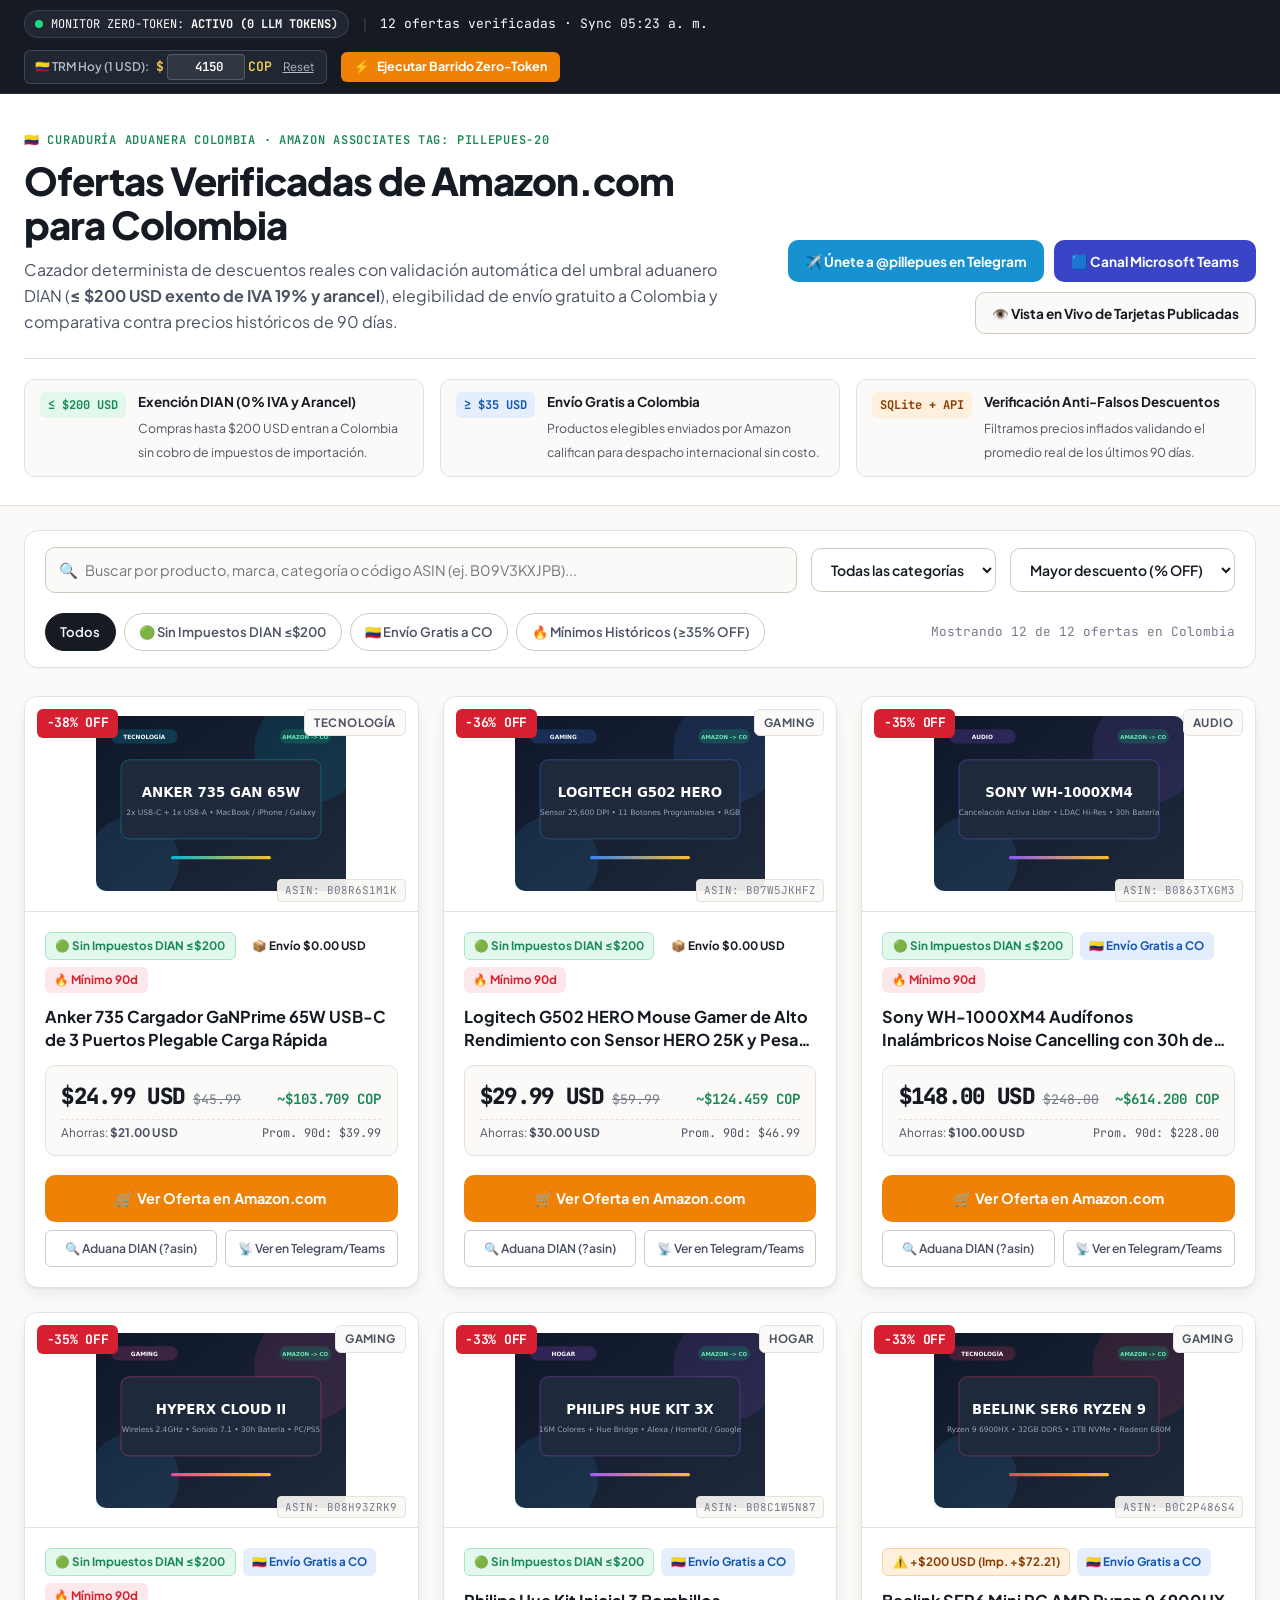
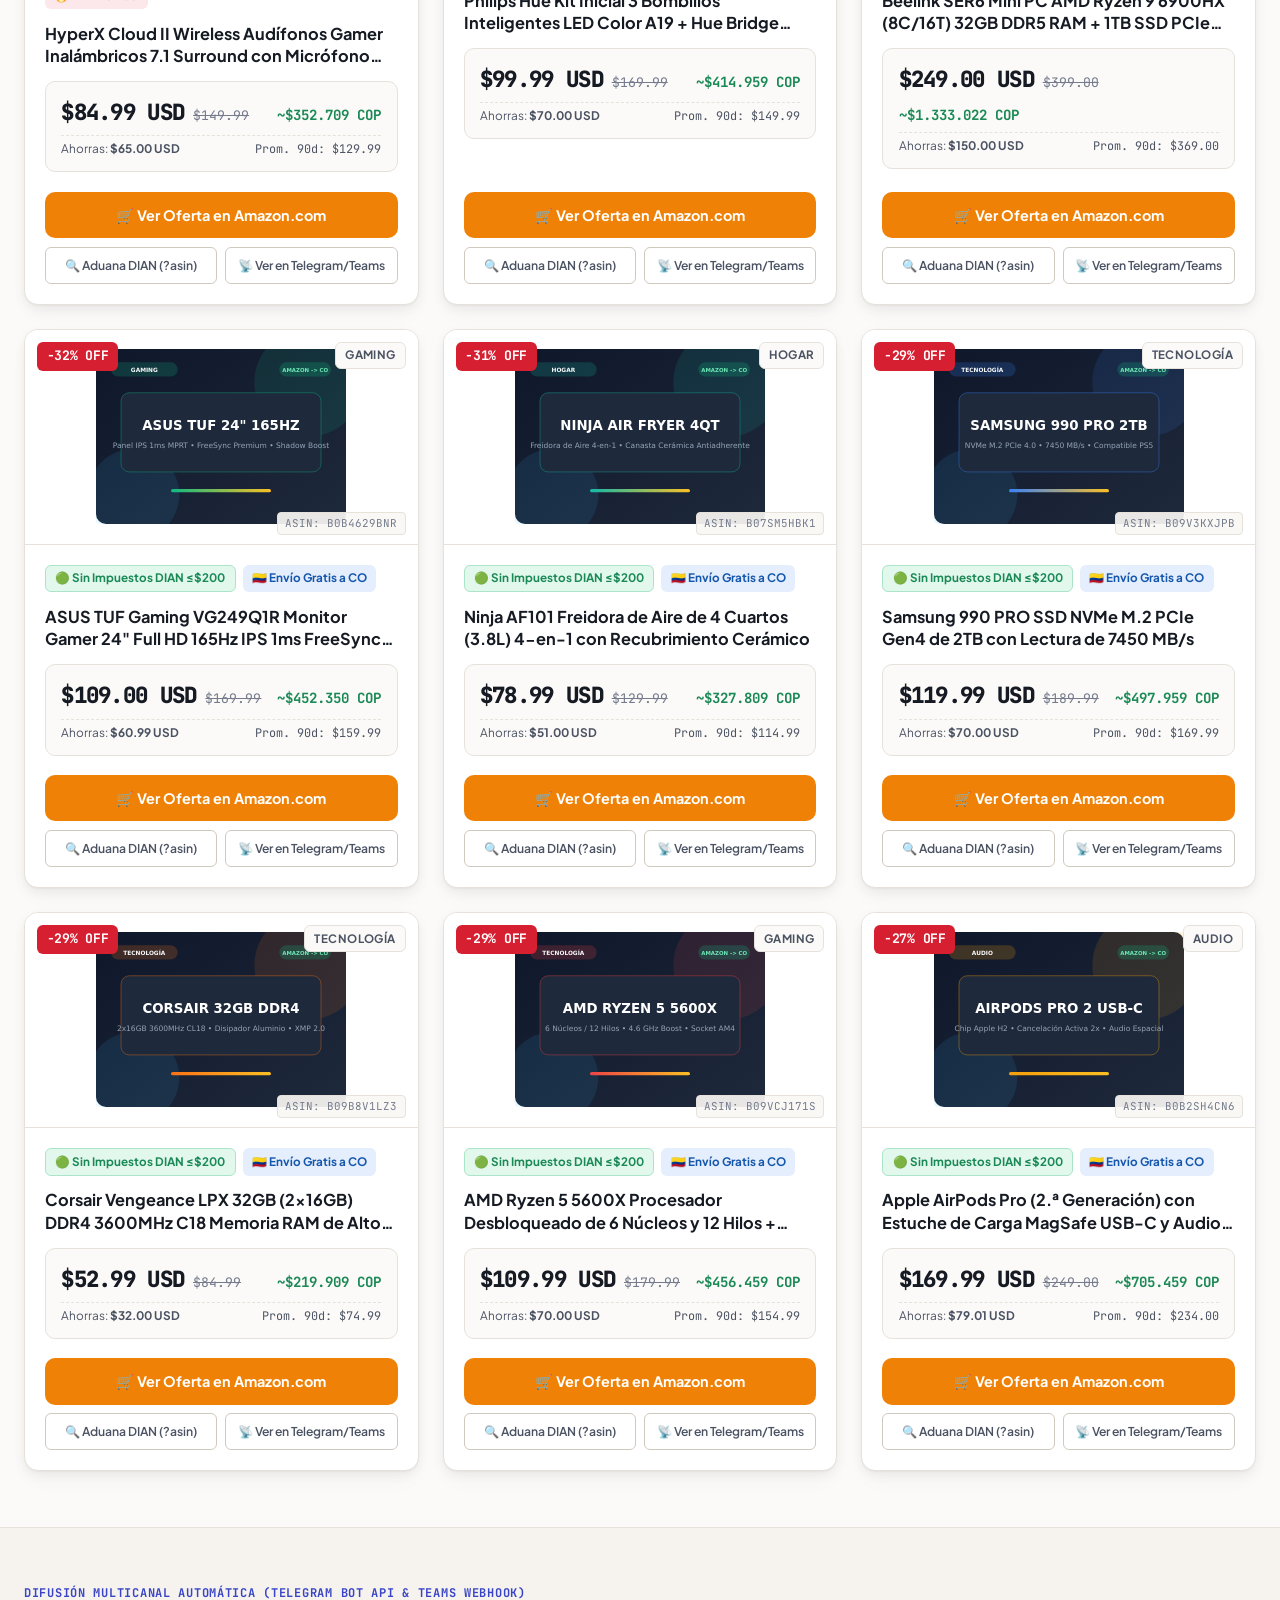
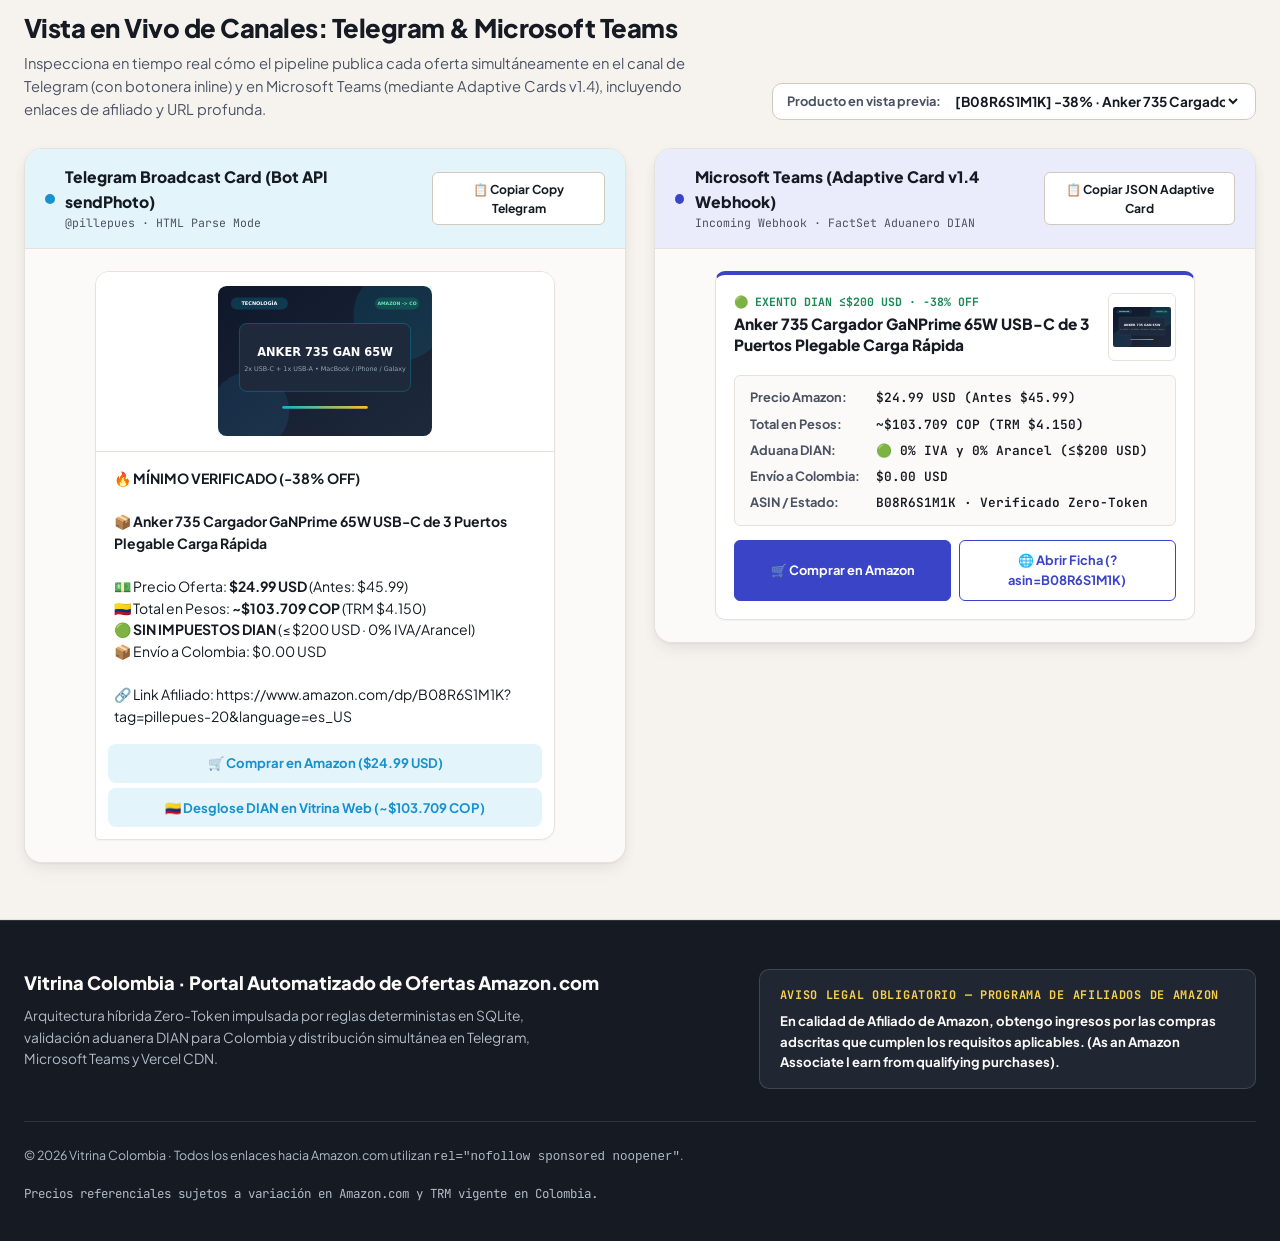
==== public/index.html @ 65833ab7 "Add files via upload" ====
<!DOCTYPE html>
<html lang="es-CO">
<head>
  <meta charset="UTF-8" />
  <meta name="viewport" content="width=device-width, initial-scale=1.0" />
  <title>Vitrina Colombia | Ofertas Verificadas de Amazon.com Sin Impuestos DIAN (≤$200 USD)</title>
  <meta name="description" content="Catálogo curado en tiempo real de ofertas en Amazon.com para Colombia. Filtrado automático de exención de IVA/Arancel DIAN (≤$200 USD), Envío Gratis desde $35 USD y alertas en Telegram y Microsoft Teams." />
  <meta name="robots" content="index, follow" />
  <meta property="og:title" content="Vitrina Colombia — Ofertas Amazon.com Sin Aduana (≤$200 USD)" />
  <meta property="og:description" content="Monitoreo determinista Zero-Token de mínimos históricos en Amazon.com con cálculo aduanero DIAN en pesos colombianos (COP) y envío gratis a Colombia." />
  <meta property="og:type" content="website" />
  <meta property="og:locale" content="es_CO" />

  <!-- Google Fonts: Plus Jakarta Sans (Editorial UI) & JetBrains Mono (Precios USD/COP & ASINs) -->
  <link rel="preconnect" href="https://fonts.googleapis.com" />
  <link rel="preconnect" href="https://fonts.gstatic.com" crossorigin />
  <link href="https://fonts.googleapis.com/css2?family=JetBrains+Mono:wght@500;600;700;800&family=Plus+Jakarta+Sans:wght@400;500;600;700;800&display=swap" rel="stylesheet" />

  <link rel="stylesheet" href="./index.css" />
</head>
<body>

  <!-- Barra Superior de Telemetría Zero-Token y Conversor TRM Colombia -->
  <aside class="top-telemetry-bar" aria-label="Estado del monitor Zero-Token y tasa TRM Colombia">
    <div class="container telemetry-inner">
      <div class="telemetry-group">
        <div class="zero-token-status" id="zero-token-badge">
          <span class="status-dot" aria-hidden="true"></span>
          <span>MONITOR ZERO-TOKEN: <strong id="monitor-mode-label">ACTIVO (0 LLM TOKENS)</strong></span>
        </div>
        <span class="telemetry-divider" aria-hidden="true">|</span>
        <span class="mono" id="last-sync-timestamp">Sincronizando catálogo...</span>
      </div>

      <div class="telemetry-group">
        <div class="trm-converter-widget" title="Ajusta la TRM para recalcular todos los precios en pesos colombianos al instante">
          <label for="trm-input">🇨🇴 TRM Hoy (1 USD):</label>
          <div class="trm-input-wrapper">
            <span>$</span>
            <input
              type="number"
              id="trm-input"
              class="trm-input"
              value="4150"
              min="3000"
              max="6500"
              step="10"
              aria-label="Tasa Representativa del Mercado en COP"
            />
            <span>COP</span>
          </div>
          <button type="button" id="btn-reset-trm" class="btn-trm-reset" title="Restaurar TRM oficial">Reset</button>
        </div>

        <button type="button" id="btn-run-scan" class="btn-scan-zero-token">
          <span aria-hidden="true">⚡</span>
          <span id="btn-scan-label">Ejecutar Barrido Zero-Token</span>
        </button>
      </div>
    </div>
  </aside>

  <!-- Cabecera Editorial Principal -->
  <header class="site-header">
    <div class="container">
      <div class="header-grid">
        <div>
          <div class="brand-eyebrow">
            <span>🇨🇴 CURADURÍA ADUANERA COLOMBIA · AMAZON ASSOCIATES TAG:</span>
            <span id="active-affiliate-tag">pillepues-20</span>
          </div>
          <h1 class="site-title">Ofertas Verificadas de Amazon.com para Colombia</h1>
          <p class="site-subtitle">
            Cazador determinista de descuentos reales con validación automática del umbral aduanero DIAN
            (<strong>≤ $200 USD exento de IVA 19% y arancel</strong>), elegibilidad de envío gratuito a Colombia y
            comparativa contra precios históricos de 90 días.
          </p>
        </div>

        <div class="header-channel-actions">
          <div class="channel-cta-group">
            <a
              href="https://t.me/pillepues"
              target="_blank"
              rel="noopener"
              id="btn-jump-telegram"
              class="btn-channel btn-channel-telegram"
              title="Unirse al canal @pillepues en Telegram"
            >
              <span>✈️ Únete a @pillepues en Telegram</span>
            </a>
            <a
              href="#channels-preview"
              id="btn-jump-teams"
              class="btn-channel btn-channel-teams"
              title="Ver Adaptive Cards de Microsoft Teams"
            >
              <span>🟦 Canal Microsoft Teams</span>
            </a>
          </div>
          <a href="#channels-preview" class="btn-channel btn-channel-preview-jump" id="btn-open-live-channels">
            <span>👁️ Vista en Vivo de Tarjetas Publicadas</span>
          </a>
        </div>
      </div>

      <!-- Resumen de Reglas Aduaneras para Compradores en Colombia -->
      <div class="customs-rules-strip" role="region" aria-label="Reglas de importación desde Amazon a Colombia">
        <div class="rule-item">
          <span class="rule-badge rule-badge-dian">≤ $200 USD</span>
          <div class="rule-text">
            <strong>Exención DIAN (0% IVA y Arancel)</strong>
            <span>Compras hasta $200 USD entran a Colombia sin cobro de impuestos de importación.</span>
          </div>
        </div>
        <div class="rule-item">
          <span class="rule-badge rule-badge-ship">≥ $35 USD</span>
          <div class="rule-text">
            <strong>Envío Gratis a Colombia</strong>
            <span>Productos elegibles enviados por Amazon califican para despacho internacional sin costo.</span>
          </div>
        </div>
        <div class="rule-item">
          <span class="rule-badge rule-badge-zero">SQLite + API</span>
          <div class="rule-text">
            <strong>Verificación Anti-Falsos Descuentos</strong>
            <span>Filtramos precios inflados validando el promedio real de los últimos 90 días.</span>
          </div>
        </div>
      </div>
    </div>
  </header>

  <!-- Contenido Principal -->
  <main id="main-content">

    <!-- Controles de Búsqueda, Categorías y Píldoras de Filtro Rápido -->
    <section class="controls-section" aria-label="Filtros del catálogo de ofertas">
      <div class="container">
        <div class="controls-bar">
          <div class="search-and-category-row">
            <div class="search-input-wrap">
              <span class="search-icon" aria-hidden="true">🔍</span>
              <input
                type="search"
                id="search-input"
                class="search-input"
                placeholder="Buscar por producto, marca, categoría o código ASIN (ej. B09V3KXJPB)..."
                aria-label="Buscar ofertas por nombre o ASIN"
              />
              <button type="button" id="btn-clear-search" class="btn-clear-search" title="Limpiar búsqueda" hidden>✕</button>
            </div>

            <select id="category-filter" class="category-select" aria-label="Filtrar por categoría">
              <option value="ALL">Todas las categorías</option>
              <option value="Tecnología">💻 Tecnología</option>
              <option value="Gaming">🎮 Gaming</option>
              <option value="Audio">🎧 Audio</option>
              <option value="Hogar">🏠 Hogar</option>
            </select>

            <select id="sort-filter" class="sort-select" aria-label="Ordenar ofertas">
              <option value="discount_desc">Mayor descuento (% OFF)</option>
              <option value="price_asc">Menor precio (USD / COP)</option>
              <option value="savings_desc">Mayor ahorro en USD</option>
            </select>
          </div>

          <div class="filter-pills-row">
            <div class="filter-pills-group" role="group" aria-label="Filtros rápidos para Colombia">
              <button type="button" class="filter-pill active" data-filter="all" id="pill-filter-all">
                <span>Todos</span>
              </button>
              <button type="button" class="filter-pill" data-filter="dian" id="pill-filter-dian">
                <span>🟢 Sin Impuestos DIAN ≤$200</span>
              </button>
              <button type="button" class="filter-pill" data-filter="shipping" id="pill-filter-shipping">
                <span>🇨🇴 Envío Gratis a CO</span>
              </button>
              <button type="button" class="filter-pill" data-filter="historic" id="pill-filter-historic">
                <span>🔥 Mínimos Históricos (≥35% OFF)</span>
              </button>
            </div>

            <div class="results-counter" id="results-counter" aria-live="polite">
              Cargando ofertas verificadas...
            </div>
          </div>
        </div>
      </div>
    </section>

    <!-- Grid Responsivo de Tarjetas de Oferta -->
    <section class="catalog-section" aria-label="Catálogo de ofertas activas">
      <div class="container">
        <div id="deals-grid" class="deals-grid" role="list">
          <!-- Renderizado dinámicamente por app.js -->
        </div>
      </div>
    </section>

    <!-- Sección Interactiva: Vista en Vivo de Canales (Telegram & Microsoft Teams) -->
    <section id="channels-preview" class="channels-preview-section" aria-labelledby="channels-preview-title">
      <div class="container">
        <div class="section-header-bar">
          <div>
            <div class="section-eyebrow">DIFUSIÓN MULTICANAL AUTOMÁTICA (TELEGRAM BOT API &amp; TEAMS WEBHOOK)</div>
            <h2 id="channels-preview-title" class="section-title">Vista en Vivo de Canales: Telegram &amp; Microsoft Teams</h2>
            <p class="section-desc">
              Inspecciona en tiempo real cómo el pipeline publica cada oferta simultáneamente en el canal de Telegram
              (con botonera inline) y en Microsoft Teams (mediante Adaptive Cards v1.4), incluyendo enlaces de afiliado y URL profunda.
            </p>
          </div>

          <div class="preview-selector-wrap">
            <label for="preview-deal-select">Producto en vista previa:</label>
            <select id="preview-deal-select" class="preview-deal-select" aria-label="Seleccionar oferta para previsualizar en Telegram y Teams">
              <!-- Opciones cargadas dinámicamente -->
            </select>
          </div>
        </div>

        <div class="channels-dual-grid">
          <!-- Panel Simulador Telegram -->
          <article class="channel-Simulator-panel" aria-label="Previsualización de tarjeta en Telegram">
            <div class="channel-panel-header channel-panel-header-telegram">
              <div class="channel-identity">
                <span class="channel-badge-dot dot-telegram" aria-hidden="true"></span>
                <div>
                  <h3>Telegram Broadcast Card (Bot API sendPhoto)</h3>
                  <span id="tg-channel-handle">@pillepues · HTML Parse Mode</span>
                </div>
              </div>
              <button type="button" id="btn-copy-telegram" class="btn-copy-payload">
                📋 Copiar Copy Telegram
              </button>
            </div>

            <div class="channel-panel-body">
              <div class="tg-message-card" id="tg-preview-card">
                <div class="tg-photo-header">
                  <img id="tg-preview-img" src="" alt="Vista previa del producto en Telegram" />
                </div>
                <div class="tg-caption-body" id="tg-preview-caption">
                  Selecciona un producto para visualizar el mensaje de Telegram...
                </div>
                <div class="tg-inline-keyboard" id="tg-preview-buttons">
                  <!-- Botones inline de Telegram -->
                </div>
              </div>
            </div>
          </article>

          <!-- Panel Simulador Microsoft Teams Adaptive Card -->
          <article class="channel-Simulator-panel" aria-label="Previsualización de Adaptive Card en Microsoft Teams">
            <div class="channel-panel-header channel-panel-header-teams">
              <div class="channel-identity">
                <span class="channel-badge-dot dot-teams" aria-hidden="true"></span>
                <div>
                  <h3>Microsoft Teams (Adaptive Card v1.4 Webhook)</h3>
                  <span>Incoming Webhook · FactSet Aduanero DIAN</span>
                </div>
              </div>
              <button type="button" id="btn-copy-teams" class="btn-copy-payload">
                📋 Copiar JSON Adaptive Card
              </button>
            </div>

            <div class="channel-panel-body">
              <div class="teams-adaptive-card" id="teams-preview-card">
                <div class="teams-card-header">
                  <div class="teams-card-header-info">
                    <div class="teams-card-eyebrow" id="teams-preview-badge">🔥 OFERTA VERIFICADA COLOMBIA</div>
                    <h4 id="teams-preview-title">Cargando Adaptive Card...</h4>
                  </div>
                  <img id="teams-preview-img" class="teams-card-thumb" src="" alt="Miniatura en Microsoft Teams" />
                </div>

                <div class="teams-fact-set" id="teams-preview-facts">
                  <!-- FactSet renderizado dinámicamente -->
                </div>

                <div class="teams-actions-bar" id="teams-preview-actions">
                  <!-- Action.OpenUrl buttons -->
                </div>
              </div>
            </div>
          </article>
        </div>
      </div>
    </section>
  </main>

  <!-- Modal de Análisis Profundo y Desglose Aduanero (?asin=B0...) -->
  <div
    id="deal-modal"
    class="modal-backdrop"
    role="dialog"
    aria-modal="true"
    aria-labelledby="modal-deal-title"
    aria-hidden="true"
  >
    <div class="deal-modal-dialog">
      <div class="modal-header">
        <div class="modal-header-meta">
          <span id="modal-deal-asin">ASIN: B000000000</span>
          <span>•</span>
          <span id="modal-deal-category">Categoría</span>
          <span>•</span>
          <span id="modal-deal-status">Verificado Zero-Token</span>
        </div>
        <button type="button" id="btn-close-modal" class="btn-modal-close" aria-label="Cerrar análisis del producto">✕</button>
      </div>

      <div class="modal-body">
        <div class="modal-product-visual">
          <img id="modal-deal-image" src="" alt="Imagen detallada del producto" />
          <div class="colombia-badges-row" id="modal-deal-badges"></div>
        </div>

        <div class="modal-details-col">
          <h2 id="modal-deal-title" class="modal-title">Detalle de la oferta</h2>

          <table class="customs-breakdown-table" aria-label="Desglose de costos e impuestos de importación a Colombia">
            <tbody>
              <tr>
                <th>Precio de Oferta en Amazon.com (FOB)</th>
                <td id="modal-price-fob">$0.00 USD</td>
              </tr>
              <tr>
                <th>Precio Histórico / Lista (90 días)</th>
                <td id="modal-price-list">$0.00 USD</td>
              </tr>
              <tr>
                <th>Envío Internacional Estimado a Colombia</th>
                <td id="modal-shipping-co">GRATIS ($0.00 USD)</td>
              </tr>
              <tr>
                <th>Arancel + IVA Importación DIAN (Umbral $200 USD)</th>
                <td id="modal-tax-dian">$0.00 USD (0% Exento)</td>
              </tr>
              <tr class="row-total">
                <th>Total Estimado Puesto en Colombia (TRM <span id="modal-trm-label">4,150</span>)</th>
                <td id="modal-total-cop">$0 COP</td>
              </tr>
            </tbody>
          </table>

          <div class="modal-cta-row">
            <a
              id="modal-amazon-cta"
              href="https://www.amazon.com"
              target="_blank"
              rel="nofollow sponsored noopener"
              class="btn-amazon-cta"
            >
              🛒 Comprar en Amazon.com con Descuento
            </a>
            <button type="button" id="btn-modal-copy-link" class="btn-card-secondary">
              🔗 Copiar Link Afiliado
            </button>
            <button type="button" id="btn-modal-share-url" class="btn-card-secondary">
              📤 Copiar URL Profunda (?asin)
            </button>
          </div>
        </div>
      </div>
    </div>
  </div>

  <!-- Notificación Toast -->
  <div id="toast-notification" class="toast-notification" role="status" aria-live="polite"></div>

  <!-- Footer Legal Obligatorio para Aprobación de Amazon Associates -->
  <footer class="site-footer">
    <div class="container">
      <div class="footer-grid">
        <div class="footer-brand">
          <h2>Vitrina Colombia · Portal Automatizado de Ofertas Amazon.com</h2>
          <p>
            Arquitectura híbrida Zero-Token impulsada por reglas deterministas en SQLite, validación aduanera DIAN
            para Colombia y distribución simultánea en Telegram, Microsoft Teams y Vercel CDN.
          </p>
        </div>

        <div class="legal-disclosure-box" id="amazon-associates-disclosure">
          <h3>Aviso Legal Obligatorio — Programa de Afiliados de Amazon</h3>
          <p>
            <strong>En calidad de Afiliado de Amazon, obtengo ingresos por las compras adscritas que cumplen los requisitos aplicables. (As an Amazon Associate I earn from qualifying purchases).</strong>
          </p>
        </div>
      </div>

      <div class="footer-bottom">
        <span>© 2026 Vitrina Colombia · Todos los enlaces hacia Amazon.com utilizan <code>rel="nofollow sponsored noopener"</code>.</span>
        <span class="mono">Precios referenciales sujetos a variación en Amazon.com y TRM vigente en Colombia.</span>
      </div>
    </div>
  </footer>

  <script src="./app.js" defer></script>
</body>
</html>
---- public/index.css ----
/* ==========================================================================
   Vitrina Colombia — Amazon.com Curated Deals & Zero-Token Affiliate Portal
   Design System: Warm Editorial E-Commerce (Pure Vanilla CSS)
   ========================================================================== */

:root {
  /* Core Palette — Warm Editorial & High-Trust E-Commerce */
  --bg-ivory: hsl(40, 33%, 98%);
  --bg-ivory-subtle: hsl(38, 28%, 95%);
  --bg-surface: hsl(0, 0%, 100%);
  --bg-obsidian: hsl(220, 25%, 11%);
  --bg-obsidian-elevated: hsl(220, 22%, 16%);

  /* Typography Colors */
  --text-primary: hsl(220, 25%, 11%);
  --text-secondary: hsl(220, 14%, 34%);
  --text-muted: hsl(220, 10%, 50%);
  --text-on-dark: hsl(40, 33%, 98%);
  --text-on-dark-muted: hsl(220, 14%, 74%);

  /* Brand & Semantic Accents */
  --accent-amber: hsl(32, 95%, 48%);
  --accent-amber-hover: hsl(28, 96%, 42%);
  --accent-amber-soft: hsl(35, 95%, 93%);
  --accent-amber-text: hsl(26, 90%, 28%);

  /* DIAN Colombia Tax-Free Emerald (<= $200 USD) */
  --dian-emerald: hsl(152, 68%, 32%);
  --dian-emerald-soft: hsl(150, 60%, 93%);
  --dian-emerald-border: hsl(152, 52%, 78%);

  /* Colombia Flag / Shipping Accent */
  --co-gold: hsl(45, 95%, 47%);
  --co-blue: hsl(214, 78%, 38%);
  --co-blue-soft: hsl(214, 78%, 94%);
  --co-red: hsl(354, 75%, 48%);
  --co-red-soft: hsl(354, 80%, 95%);

  /* Channel Accents */
  --telegram-blue: hsl(200, 80%, 45%);
  --telegram-blue-hover: hsl(200, 84%, 38%);
  --telegram-blue-soft: hsl(200, 75%, 94%);
  --teams-indigo: hsl(235, 55%, 50%);
  --teams-indigo-hover: hsl(235, 58%, 42%);
  --teams-indigo-soft: hsl(235, 65%, 95%);

  /* Borders & Dividers */
  --border-subtle: hsl(36, 18%, 88%);
  --border-strong: hsl(36, 16%, 78%);

  /* Multi-layer Subtle Shadows */
  --shadow-xs: 0 1px 2px rgba(18, 23, 35, 0.04);
  --shadow-card:
    0 1px 2px rgba(18, 23, 35, 0.04),
    0 4px 12px rgba(18, 23, 35, 0.05),
    0 12px 24px -6px rgba(18, 23, 35, 0.04);
  --shadow-card-hover:
    0 2px 4px rgba(18, 23, 35, 0.06),
    0 10px 24px rgba(18, 23, 35, 0.09),
    0 20px 38px -8px rgba(18, 23, 35, 0.08);
  --shadow-modal:
    0 12px 32px rgba(14, 18, 28, 0.18),
    0 32px 64px rgba(14, 18, 28, 0.24);

  /* Typography Families */
  --font-sans: 'Plus Jakarta Sans', -apple-system, BlinkMacSystemFont, 'Segoe UI', Roboto, sans-serif;
  --font-mono: 'JetBrains Mono', ui-monospace, SFMono-Regular, Menlo, Monaco, Consolas, monospace;

  /* Radii & Spacing */
  --radius-sm: 6px;
  --radius-md: 10px;
  --radius-lg: 14px;
  --radius-xl: 18px;
  --radius-pill: 9999px;
  --container-max: 1280px;
  --transition-fast: 160ms cubic-bezier(0.22, 1, 0.36, 1);
  --transition-smooth: 260ms cubic-bezier(0.22, 1, 0.36, 1);
}

/* ==========================================================================
   Reset & Base
   ========================================================================== */

*,
*::before,
*::after {
  box-sizing: border-box;
  margin: 0;
  padding: 0;
}

html {
  font-size: 16px;
  scroll-behavior: smooth;
  -webkit-font-smoothing: antialiased;
  -moz-osx-font-smoothing: grayscale;
}

body {
  font-family: var(--font-sans);
  background-color: var(--bg-ivory);
  color: var(--text-primary);
  line-height: 1.55;
  min-height: 100vh;
  display: flex;
  flex-direction: column;
}

img {
  max-width: 100%;
  height: auto;
  display: block;
}

button,
input,
select {
  font: inherit;
  color: inherit;
}

a {
  color: inherit;
  text-decoration: none;
}

.container {
  width: 100%;
  max-width: var(--container-max);
  margin: 0 auto;
  padding: 0 1.5rem;
}

.mono {
  font-family: var(--font-mono);
  font-variant-numeric: tabular-nums;
}

/* ==========================================================================
   Top Telemetry & TRM Bar (Obsidian Header Strip)
   ========================================================================== */

.top-telemetry-bar {
  background-color: var(--bg-obsidian);
  color: var(--text-on-dark);
  border-bottom: 1px solid rgba(255, 255, 255, 0.08);
  font-size: 0.8125rem;
  padding: 0.6rem 0;
  position: sticky;
  top: 0;
  z-index: 90;
}

.telemetry-inner {
  display: flex;
  align-items: center;
  justify-content: space-between;
  flex-wrap: wrap;
  gap: 0.75rem 1.25rem;
}

.telemetry-group {
  display: flex;
  align-items: center;
  flex-wrap: wrap;
  gap: 0.85rem;
}

.zero-token-status {
  display: inline-flex;
  align-items: center;
  gap: 0.45rem;
  background-color: var(--bg-obsidian-elevated);
  border: 1px solid rgba(255, 255, 255, 0.12);
  padding: 0.25rem 0.65rem;
  border-radius: var(--radius-pill);
  font-family: var(--font-mono);
  font-size: 0.75rem;
  color: var(--text-on-dark);
}

.status-dot {
  width: 8px;
  height: 8px;
  border-radius: 50%;
  background-color: hsl(152, 76%, 48%);
  display: inline-block;
}

.telemetry-divider {
  color: rgba(255, 255, 255, 0.2);
}

.trm-converter-widget {
  display: inline-flex;
  align-items: center;
  gap: 0.45rem;
  background-color: var(--bg-obsidian-elevated);
  border: 1px solid rgba(255, 255, 255, 0.14);
  padding: 0.2rem 0.6rem;
  border-radius: var(--radius-sm);
}

.trm-converter-widget label {
  font-weight: 600;
  color: var(--text-on-dark-muted);
  font-size: 0.75rem;
}

.trm-input-wrapper {
  display: inline-flex;
  align-items: center;
  gap: 0.2rem;
  font-family: var(--font-mono);
  font-weight: 600;
  color: hsl(45, 95%, 64%);
}

.trm-input {
  width: 78px;
  background: rgba(255, 255, 255, 0.08);
  border: 1px solid rgba(255, 255, 255, 0.18);
  border-radius: 4px;
  color: #ffffff;
  font-family: var(--font-mono);
  font-size: 0.78rem;
  font-weight: 600;
  padding: 0.12rem 0.35rem;
  text-align: right;
  transition: border-color var(--transition-fast), background-color var(--transition-fast);
}

.trm-input:focus {
  outline: none;
  border-color: var(--accent-amber);
  background: rgba(255, 255, 255, 0.14);
}

.btn-trm-reset {
  background: transparent;
  border: none;
  color: var(--text-on-dark-muted);
  cursor: pointer;
  font-size: 0.72rem;
  text-decoration: underline;
  padding: 0 0.2rem;
}

.btn-trm-reset:hover {
  color: #ffffff;
}

.btn-scan-zero-token {
  display: inline-flex;
  align-items: center;
  gap: 0.45rem;
  background-color: var(--accent-amber);
  color: #ffffff;
  border: none;
  border-radius: var(--radius-sm);
  padding: 0.36rem 0.8rem;
  font-size: 0.78rem;
  font-weight: 700;
  cursor: pointer;
  transition: background-color var(--transition-fast), transform var(--transition-fast);
}

.btn-scan-zero-token:hover {
  background-color: var(--accent-amber-hover);
  transform: translateY(-1px);
}

.btn-scan-zero-token:active {
  transform: translateY(0);
}

.btn-scan-zero-token:disabled {
  opacity: 0.65;
  cursor: wait;
}

/* ==========================================================================
   Editorial Header & Navigation
   ========================================================================== */

.site-header {
  background-color: var(--bg-surface);
  border-bottom: 1px solid var(--border-subtle);
  padding: 2rem 0 1.75rem;
}

.header-grid {
  display: grid;
  grid-template-columns: 1fr auto;
  gap: 2rem;
  align-items: end;
}

.brand-eyebrow {
  display: inline-flex;
  align-items: center;
  gap: 0.5rem;
  font-family: var(--font-mono);
  font-size: 0.75rem;
  font-weight: 600;
  text-transform: uppercase;
  letter-spacing: 0.06em;
  color: var(--dian-emerald);
  margin-bottom: 0.55rem;
}

.site-title {
  font-size: clamp(1.75rem, 3vw, 2.5rem);
  font-weight: 800;
  letter-spacing: -0.025em;
  line-height: 1.15;
  color: var(--text-primary);
  margin-bottom: 0.65rem;
}

.site-subtitle {
  font-size: 1rem;
  color: var(--text-secondary);
  max-width: 68ch;
  line-height: 1.6;
}

.header-channel-actions {
  display: flex;
  flex-direction: column;
  gap: 0.6rem;
  align-items: flex-end;
}

.channel-cta-group {
  display: flex;
  flex-wrap: wrap;
  gap: 0.6rem;
}

.btn-channel {
  display: inline-flex;
  align-items: center;
  gap: 0.5rem;
  padding: 0.6rem 1rem;
  border-radius: var(--radius-md);
  font-size: 0.85rem;
  font-weight: 700;
  transition: background-color var(--transition-fast), transform var(--transition-fast), box-shadow var(--transition-fast);
  cursor: pointer;
  border: 1px solid transparent;
}

.btn-channel-telegram {
  background-color: var(--telegram-blue);
  color: #ffffff;
}

.btn-channel-telegram:hover {
  background-color: var(--telegram-blue-hover);
  transform: translateY(-1px);
  box-shadow: var(--shadow-xs);
}

.btn-channel-teams {
  background-color: var(--teams-indigo);
  color: #ffffff;
}

.btn-channel-teams:hover {
  background-color: var(--teams-indigo-hover);
  transform: translateY(-1px);
  box-shadow: var(--shadow-xs);
}

.btn-channel-preview-jump {
  background-color: var(--bg-ivory);
  color: var(--text-primary);
  border-color: var(--border-strong);
}

.btn-channel-preview-jump:hover {
  background-color: var(--bg-ivory-subtle);
}

/* Customs Summary Banner */
.customs-rules-strip {
  margin-top: 1.5rem;
  padding-top: 1.25rem;
  border-top: 1px solid var(--border-subtle);
  display: grid;
  grid-template-columns: repeat(auto-fit, minmax(230px, 1fr));
  gap: 1rem;
}

.rule-item {
  display: flex;
  align-items: flex-start;
  gap: 0.75rem;
  padding: 0.75rem 0.95rem;
  border-radius: var(--radius-md);
  background-color: var(--bg-ivory);
  border: 1px solid var(--border-subtle);
}

.rule-badge {
  font-family: var(--font-mono);
  font-size: 0.75rem;
  font-weight: 700;
  padding: 0.22rem 0.5rem;
  border-radius: var(--radius-sm);
  white-space: nowrap;
}

.rule-badge-dian {
  background-color: var(--dian-emerald-soft);
  color: var(--dian-emerald);
}

.rule-badge-ship {
  background-color: var(--co-blue-soft);
  color: var(--co-blue);
}

.rule-badge-zero {
  background-color: var(--accent-amber-soft);
  color: var(--accent-amber-text);
}

.rule-text strong {
  display: block;
  font-size: 0.84rem;
  color: var(--text-primary);
  margin-bottom: 0.1rem;
}

.rule-text span {
  font-size: 0.77rem;
  color: var(--text-secondary);
}

/* ==========================================================================
   Filter & Search Controls Bar
   ========================================================================== */

.controls-section {
  padding: 1.5rem 0 1rem;
}

.controls-bar {
  background-color: var(--bg-surface);
  border: 1px solid var(--border-subtle);
  border-radius: var(--radius-lg);
  padding: 1rem 1.25rem;
  box-shadow: var(--shadow-xs);
  display: flex;
  flex-direction: column;
  gap: 1rem;
}

.search-and-category-row {
  display: grid;
  grid-template-columns: 1fr auto auto;
  gap: 0.85rem;
  align-items: center;
}

.search-input-wrap {
  position: relative;
  display: flex;
  align-items: center;
}

.search-icon {
  position: absolute;
  left: 0.9rem;
  color: var(--text-muted);
  font-size: 0.95rem;
  pointer-events: none;
}

.search-input {
  width: 100%;
  padding: 0.68rem 2.4rem 0.68rem 2.45rem;
  border: 1px solid var(--border-strong);
  border-radius: var(--radius-md);
  background-color: var(--bg-ivory);
  font-size: 0.9rem;
  color: var(--text-primary);
  transition: border-color var(--transition-fast), background-color var(--transition-fast);
}

.search-input:focus {
  outline: none;
  border-color: var(--accent-amber);
  background-color: var(--bg-surface);
}

.btn-clear-search {
  position: absolute;
  right: 0.65rem;
  background: none;
  border: none;
  color: var(--text-muted);
  cursor: pointer;
  font-size: 0.85rem;
  padding: 0.2rem 0.4rem;
  border-radius: 4px;
}

.btn-clear-search:hover {
  color: var(--text-primary);
  background-color: var(--bg-ivory-subtle);
}

.category-select,
.sort-select {
  padding: 0.68rem 0.95rem;
  border: 1px solid var(--border-strong);
  border-radius: var(--radius-md);
  background-color: var(--bg-surface);
  font-size: 0.875rem;
  font-weight: 600;
  color: var(--text-primary);
  cursor: pointer;
}

.category-select:focus,
.sort-select:focus {
  outline: none;
  border-color: var(--accent-amber);
}

.filter-pills-row {
  display: flex;
  align-items: center;
  justify-content: space-between;
  flex-wrap: wrap;
  gap: 0.75rem;
  padding-top: 0.25rem;
}

.filter-pills-group {
  display: flex;
  align-items: center;
  flex-wrap: wrap;
  gap: 0.5rem;
}

.filter-pill {
  display: inline-flex;
  align-items: center;
  gap: 0.4rem;
  padding: 0.48rem 0.9rem;
  border-radius: var(--radius-pill);
  border: 1px solid var(--border-strong);
  background-color: var(--bg-surface);
  color: var(--text-secondary);
  font-size: 0.82rem;
  font-weight: 600;
  cursor: pointer;
  transition: all var(--transition-fast);
}

.filter-pill:hover {
  background-color: var(--bg-ivory);
  color: var(--text-primary);
}

.filter-pill.active {
  background-color: var(--bg-obsidian);
  color: var(--text-on-dark);
  border-color: var(--bg-obsidian);
}

.filter-pill[data-filter="dian"].active {
  background-color: var(--dian-emerald);
  border-color: var(--dian-emerald);
  color: #ffffff;
}

.filter-pill[data-filter="Hot"].active,
.filter-pill[data-filter="historic"].active {
  background-color: var(--accent-amber);
  border-color: var(--accent-amber);
  color: #ffffff;
}

.results-counter {
  font-family: var(--font-mono);
  font-size: 0.8rem;
  color: var(--text-muted);
}

/* ==========================================================================
   Product Deal Cards Grid
   ========================================================================== */

.catalog-section {
  padding: 0.75rem 0 3.5rem;
}

.deals-grid {
  display: grid;
  grid-template-columns: repeat(auto-fill, minmax(340px, 1fr));
  gap: 1.5rem;
}

.deal-card {
  background-color: var(--bg-surface);
  border: 1px solid var(--border-subtle);
  border-radius: var(--radius-lg);
  box-shadow: var(--shadow-card);
  display: flex;
  flex-direction: column;
  overflow: hidden;
  transition: transform var(--transition-smooth), box-shadow var(--transition-smooth), border-color var(--transition-fast);
  position: relative;
}

.deal-card:hover {
  transform: translateY(-3px);
  box-shadow: var(--shadow-card-hover);
  border-color: var(--border-strong);
}

.deal-card.deal-expired {
  opacity: 0.72;
}

/* Card Top Header / Image Area */
.deal-card-media {
  position: relative;
  height: 215px;
  background-color: #ffffff;
  border-bottom: 1px solid var(--border-subtle);
  padding: 1.25rem;
  display: flex;
  align-items: center;
  justify-content: center;
}

.deal-card-media img {
  max-height: 175px;
  max-width: 85%;
  object-fit: contain;
  transition: transform var(--transition-smooth);
}

.deal-card:hover .deal-card-media img {
  transform: scale(1.04);
}

.deal-badges-top {
  position: absolute;
  top: 0.75rem;
  left: 0.75rem;
  right: 0.75rem;
  display: flex;
  justify-content: space-between;
  align-items: flex-start;
  pointer-events: none;
  gap: 0.5rem;
}

.badge-discount {
  background-color: var(--co-red);
  color: #ffffff;
  font-family: var(--font-mono);
  font-size: 0.82rem;
  font-weight: 700;
  padding: 0.28rem 0.6rem;
  border-radius: var(--radius-sm);
  letter-spacing: -0.02em;
}

.badge-category {
  background-color: var(--bg-ivory);
  color: var(--text-secondary);
  border: 1px solid var(--border-subtle);
  font-size: 0.72rem;
  font-weight: 700;
  text-transform: uppercase;
  letter-spacing: 0.04em;
  padding: 0.24rem 0.55rem;
  border-radius: var(--radius-sm);
}

.badge-asin-overlay {
  position: absolute;
  bottom: 0.55rem;
  right: 0.75rem;
  font-family: var(--font-mono);
  font-size: 0.68rem;
  color: var(--text-muted);
  background: rgba(250, 248, 245, 0.92);
  padding: 0.12rem 0.45rem;
  border-radius: 4px;
  border: 1px solid var(--border-subtle);
}

/* Card Body */
.deal-card-body {
  padding: 1.25rem;
  display: flex;
  flex-direction: column;
  flex: 1;
  gap: 0.85rem;
}

.colombia-badges-row {
  display: flex;
  flex-wrap: wrap;
  gap: 0.45rem;
}

.co-pill {
  display: inline-flex;
  align-items: center;
  gap: 0.3rem;
  font-size: 0.73rem;
  font-weight: 700;
  padding: 0.24rem 0.58rem;
  border-radius: var(--radius-sm);
}

.co-pill-tax-free {
  background-color: var(--dian-emerald-soft);
  color: var(--dian-emerald);
  border: 1px solid var(--dian-emerald-border);
}

.co-pill-taxed {
  background-color: var(--accent-amber-soft);
  color: var(--accent-amber-text);
  border: 1px solid hsl(35, 80%, 80%);
}

.co-pill-shipping {
  background-color: var(--co-blue-soft);
  color: var(--co-blue);
}

.co-pill-historic {
  background-color: var(--co-red-soft);
  color: var(--co-red);
}

.deal-title {
  font-size: 1.02rem;
  font-weight: 700;
  line-height: 1.38;
  color: var(--text-primary);
  display: -webkit-box;
  -webkit-line-clamp: 2;
  -webkit-box-orient: vertical;
  overflow: hidden;
  cursor: pointer;
}

.deal-title:hover {
  color: var(--accent-amber-hover);
}

/* Pricing Block */
.deal-pricing-box {
  background-color: var(--bg-ivory);
  border: 1px solid var(--border-subtle);
  border-radius: var(--radius-md);
  padding: 0.8rem 0.95rem;
  display: flex;
  flex-direction: column;
  gap: 0.35rem;
}

.price-primary-row {
  display: flex;
  align-items: baseline;
  justify-content: space-between;
  gap: 0.5rem;
  flex-wrap: wrap;
}

.price-usd {
  font-family: var(--font-mono);
  font-size: 1.4rem;
  font-weight: 800;
  color: var(--text-primary);
  letter-spacing: -0.03em;
}

.price-original-usd {
  font-family: var(--font-mono);
  font-size: 0.82rem;
  color: var(--text-muted);
  text-decoration: line-through;
  margin-left: 0.35rem;
}

.price-cop-badge {
  font-family: var(--font-mono);
  font-size: 0.88rem;
  font-weight: 700;
  color: var(--dian-emerald);
}

.price-meta-row {
  display: flex;
  align-items: center;
  justify-content: space-between;
  font-size: 0.74rem;
  color: var(--text-secondary);
  padding-top: 0.25rem;
  border-top: 1px dashed var(--border-subtle);
}

/* Card Actions */
.deal-card-actions {
  margin-top: auto;
  display: flex;
  flex-direction: column;
  gap: 0.55rem;
  padding-top: 0.35rem;
}

.btn-amazon-cta {
  display: inline-flex;
  align-items: center;
  justify-content: center;
  gap: 0.5rem;
  width: 100%;
  padding: 0.75rem 1rem;
  background-color: var(--accent-amber);
  color: #ffffff;
  font-size: 0.9rem;
  font-weight: 700;
  border-radius: var(--radius-md);
  border: none;
  cursor: pointer;
  text-align: center;
  transition: background-color var(--transition-fast), transform var(--transition-fast);
}

.btn-amazon-cta:hover {
  background-color: var(--accent-amber-hover);
  transform: translateY(-1px);
}

.deal-secondary-actions {
  display: grid;
  grid-template-columns: 1fr 1fr;
  gap: 0.5rem;
}

.btn-card-secondary {
  padding: 0.5rem 0.65rem;
  border-radius: var(--radius-sm);
  border: 1px solid var(--border-strong);
  background-color: var(--bg-surface);
  color: var(--text-secondary);
  font-size: 0.76rem;
  font-weight: 600;
  cursor: pointer;
  display: inline-flex;
  align-items: center;
  justify-content: center;
  gap: 0.35rem;
  transition: background-color var(--transition-fast), color var(--transition-fast), border-color var(--transition-fast);
}

.btn-card-secondary:hover {
  background-color: var(--bg-ivory);
  color: var(--text-primary);
  border-color: var(--text-primary);
}

/* Empty State */
.empty-catalog-state {
  background-color: var(--bg-surface);
  border: 1px solid var(--border-subtle);
  border-radius: var(--radius-lg);
  padding: 3rem 1.5rem;
  text-align: center;
  grid-column: 1 / -1;
}

.empty-catalog-state h3 {
  font-size: 1.15rem;
  margin-bottom: 0.4rem;
}

.empty-catalog-state p {
  color: var(--text-secondary);
  font-size: 0.9rem;
  margin-bottom: 1rem;
}

/* ==========================================================================
   Live Channel Simulator: Telegram & Microsoft Teams (Side-by-Side)
   ========================================================================== */

.channels-preview-section {
  background-color: var(--bg-ivory-subtle);
  border-top: 1px solid var(--border-subtle);
  border-bottom: 1px solid var(--border-subtle);
  padding: 3.5rem 0;
}

.section-header-bar {
  display: flex;
  align-items: flex-end;
  justify-content: space-between;
  flex-wrap: wrap;
  gap: 1rem;
  margin-bottom: 1.75rem;
}

.section-eyebrow {
  font-family: var(--font-mono);
  font-size: 0.75rem;
  font-weight: 700;
  text-transform: uppercase;
  letter-spacing: 0.06em;
  color: var(--teams-indigo);
  margin-bottom: 0.35rem;
}

.section-title {
  font-size: 1.6rem;
  font-weight: 800;
  letter-spacing: -0.02em;
  color: var(--text-primary);
}

.section-desc {
  font-size: 0.92rem;
  color: var(--text-secondary);
  max-width: 64ch;
  margin-top: 0.25rem;
}

.preview-selector-wrap {
  display: flex;
  align-items: center;
  gap: 0.65rem;
  background-color: var(--bg-surface);
  padding: 0.5rem 0.85rem;
  border-radius: var(--radius-md);
  border: 1px solid var(--border-strong);
}

.preview-selector-wrap label {
  font-size: 0.8rem;
  font-weight: 700;
  color: var(--text-secondary);
  white-space: nowrap;
}

.preview-deal-select {
  border: none;
  background: transparent;
  font-size: 0.85rem;
  font-weight: 700;
  color: var(--text-primary);
  cursor: pointer;
  max-width: 290px;
}

.preview-deal-select:focus {
  outline: none;
}

.channels-dual-grid {
  display: grid;
  grid-template-columns: repeat(2, 1fr);
  gap: 1.75rem;
  align-items: start;
}

.channel-Simulator-panel {
  background-color: var(--bg-surface);
  border: 1px solid var(--border-subtle);
  border-radius: var(--radius-xl);
  box-shadow: var(--shadow-card);
  overflow: hidden;
  display: flex;
  flex-direction: column;
}

.channel-panel-header {
  padding: 1rem 1.25rem;
  display: flex;
  align-items: center;
  justify-content: space-between;
  gap: 0.75rem;
  border-bottom: 1px solid var(--border-subtle);
}

.channel-panel-header-telegram {
  background-color: var(--telegram-blue-soft);
}

.channel-panel-header-teams {
  background-color: var(--teams-indigo-soft);
}

.channel-identity {
  display: flex;
  align-items: center;
  gap: 0.65rem;
}

.channel-badge-dot {
  width: 10px;
  height: 10px;
  border-radius: 50%;
}

.dot-telegram {
  background-color: var(--telegram-blue);
}

.dot-teams {
  background-color: var(--teams-indigo);
}

.channel-identity h3 {
  font-size: 0.98rem;
  font-weight: 800;
  color: var(--text-primary);
}

.channel-identity span {
  display: block;
  font-family: var(--font-mono);
  font-size: 0.72rem;
  color: var(--text-secondary);
}

.btn-copy-payload {
  padding: 0.42rem 0.75rem;
  border-radius: var(--radius-sm);
  border: 1px solid var(--border-strong);
  background-color: var(--bg-surface);
  font-size: 0.76rem;
  font-weight: 700;
  cursor: pointer;
  transition: all var(--transition-fast);
}

.btn-copy-payload:hover {
  background-color: var(--bg-obsidian);
  color: #ffffff;
  border-color: var(--bg-obsidian);
}

.channel-panel-body {
  padding: 1.35rem;
  background-color: var(--bg-ivory);
  flex: 1;
}

/* Telegram Message Bubble Mockup */
.tg-message-card {
  background-color: #ffffff;
  border: 1px solid var(--border-subtle);
  border-radius: 14px 14px 14px 4px;
  overflow: hidden;
  max-width: 460px;
  margin: 0 auto;
  box-shadow: var(--shadow-xs);
}

.tg-photo-header {
  height: 180px;
  background-color: #ffffff;
  border-bottom: 1px solid var(--border-subtle);
  display: flex;
  align-items: center;
  justify-content: center;
  padding: 1rem;
}

.tg-photo-header img {
  max-height: 150px;
  object-fit: contain;
}

.tg-caption-body {
  padding: 1rem 1.1rem;
  font-size: 0.875rem;
  line-height: 1.55;
  color: var(--text-primary);
  white-space: pre-line;
}

.tg-inline-keyboard {
  display: flex;
  flex-direction: column;
  gap: 0.35rem;
  padding: 0 0.75rem 0.75rem;
}

.tg-inline-btn {
  display: flex;
  align-items: center;
  justify-content: center;
  gap: 0.4rem;
  padding: 0.58rem 0.75rem;
  border-radius: 8px;
  background-color: var(--telegram-blue-soft);
  color: var(--telegram-blue);
  font-size: 0.82rem;
  font-weight: 700;
  text-align: center;
  transition: background-color var(--transition-fast), color var(--transition-fast);
}

.tg-inline-btn:hover {
  background-color: var(--telegram-blue);
  color: #ffffff;
}

/* Microsoft Teams Adaptive Card Mockup */
.teams-adaptive-card {
  background-color: #ffffff;
  border: 1px solid var(--border-subtle);
  border-top: 4px solid var(--teams-indigo);
  border-radius: var(--radius-md);
  padding: 1.15rem;
  max-width: 480px;
  margin: 0 auto;
  box-shadow: var(--shadow-xs);
  display: flex;
  flex-direction: column;
  gap: 0.9rem;
}

.teams-card-header {
  display: flex;
  align-items: flex-start;
  justify-content: space-between;
  gap: 0.85rem;
}

.teams-card-header-info h4 {
  font-size: 0.96rem;
  font-weight: 800;
  color: var(--text-primary);
  line-height: 1.35;
  margin-top: 0.2rem;
}

.teams-card-eyebrow {
  font-family: var(--font-mono);
  font-size: 0.72rem;
  font-weight: 700;
  color: var(--dian-emerald);
}

.teams-card-thumb {
  width: 68px;
  height: 68px;
  object-fit: contain;
  border: 1px solid var(--border-subtle);
  border-radius: var(--radius-sm);
  padding: 0.25rem;
  background: #ffffff;
  flex-shrink: 0;
}

.teams-fact-set {
  background-color: var(--bg-ivory);
  border: 1px solid var(--border-subtle);
  border-radius: var(--radius-sm);
  padding: 0.75rem 0.9rem;
  display: grid;
  grid-template-columns: auto 1fr;
  gap: 0.4rem 1rem;
  font-size: 0.8rem;
}

.teams-fact-title {
  font-weight: 700;
  color: var(--text-secondary);
}

.teams-fact-value {
  font-family: var(--font-mono);
  font-weight: 600;
  color: var(--text-primary);
}

.teams-actions-bar {
  display: grid;
  grid-template-columns: 1fr 1fr;
  gap: 0.5rem;
}

.teams-action-btn {
  display: inline-flex;
  align-items: center;
  justify-content: center;
  padding: 0.58rem 0.75rem;
  border-radius: var(--radius-sm);
  font-size: 0.8rem;
  font-weight: 700;
  text-align: center;
  border: 1px solid var(--teams-indigo);
  transition: all var(--transition-fast);
}

.teams-action-btn-primary {
  background-color: var(--teams-indigo);
  color: #ffffff;
}

.teams-action-btn-primary:hover {
  background-color: var(--teams-indigo-hover);
}

.teams-action-btn-secondary {
  background-color: #ffffff;
  color: var(--teams-indigo);
}

.teams-action-btn-secondary:hover {
  background-color: var(--teams-indigo-soft);
}

/* ==========================================================================
   Deep Product Customs Analysis Modal (?asin=...)
   ========================================================================== */

.modal-backdrop {
  position: fixed;
  inset: 0;
  background-color: rgba(14, 18, 28, 0.62);
  backdrop-filter: blur(3px);
  z-index: 200;
  display: flex;
  align-items: center;
  justify-content: center;
  padding: 1.25rem;
  opacity: 0;
  pointer-events: none;
  transition: opacity var(--transition-fast);
}

.modal-backdrop.open {
  opacity: 1;
  pointer-events: auto;
}

.deal-modal-dialog {
  background-color: var(--bg-surface);
  border: 1px solid var(--border-subtle);
  border-radius: var(--radius-xl);
  box-shadow: var(--shadow-modal);
  width: 100%;
  max-width: 820px;
  max-height: 90vh;
  overflow-y: auto;
  display: flex;
  flex-direction: column;
}

.modal-header {
  padding: 1.15rem 1.5rem;
  border-bottom: 1px solid var(--border-subtle);
  display: flex;
  align-items: center;
  justify-content: space-between;
  gap: 1rem;
  background-color: var(--bg-ivory);
}

.modal-header-meta {
  display: flex;
  align-items: center;
  gap: 0.6rem;
  font-family: var(--font-mono);
  font-size: 0.78rem;
  color: var(--text-secondary);
}

.btn-modal-close {
  background: var(--bg-surface);
  border: 1px solid var(--border-strong);
  border-radius: var(--radius-sm);
  width: 34px;
  height: 34px;
  display: inline-flex;
  align-items: center;
  justify-content: center;
  font-size: 1.1rem;
  cursor: pointer;
}

.btn-modal-close:hover {
  background-color: var(--bg-obsidian);
  color: #ffffff;
}

.modal-body {
  padding: 1.5rem;
  display: grid;
  grid-template-columns: 240px 1fr;
  gap: 1.75rem;
}

.modal-product-visual {
  background-color: #ffffff;
  border: 1px solid var(--border-subtle);
  border-radius: var(--radius-lg);
  padding: 1.25rem;
  display: flex;
  flex-direction: column;
  align-items: center;
  justify-content: center;
  gap: 1rem;
}

.modal-product-visual img {
  max-height: 190px;
  object-fit: contain;
}

.modal-details-col {
  display: flex;
  flex-direction: column;
  gap: 1.1rem;
}

.modal-title {
  font-size: 1.25rem;
  font-weight: 800;
  line-height: 1.32;
  color: var(--text-primary);
}

.customs-breakdown-table {
  width: 100%;
  border-collapse: collapse;
  font-size: 0.85rem;
  background-color: var(--bg-ivory);
  border: 1px solid var(--border-subtle);
  border-radius: var(--radius-md);
  overflow: hidden;
}

.customs-breakdown-table th,
.customs-breakdown-table td {
  padding: 0.62rem 0.9rem;
  text-align: left;
  border-bottom: 1px solid var(--border-subtle);
}

.customs-breakdown-table th {
  font-weight: 600;
  color: var(--text-secondary);
}

.customs-breakdown-table td {
  font-family: var(--font-mono);
  font-weight: 700;
  text-align: right;
}

.customs-breakdown-table tr.row-total {
  background-color: var(--dian-emerald-soft);
  color: var(--dian-emerald);
  font-size: 0.92rem;
}

.modal-cta-row {
  display: flex;
  flex-wrap: wrap;
  gap: 0.75rem;
  margin-top: 0.25rem;
}

.modal-cta-row .btn-amazon-cta {
  flex: 1;
  min-width: 220px;
}

/* ==========================================================================
   Toast Notification
   ========================================================================== */

.toast-notification {
  position: fixed;
  bottom: 1.5rem;
  right: 1.5rem;
  background-color: var(--bg-obsidian);
  color: var(--text-on-dark);
  padding: 0.8rem 1.15rem;
  border-radius: var(--radius-md);
  box-shadow: var(--shadow-modal);
  font-size: 0.85rem;
  font-weight: 600;
  z-index: 300;
  transform: translateY(120%);
  opacity: 0;
  transition: transform var(--transition-smooth), opacity var(--transition-smooth);
}

.toast-notification.visible {
  transform: translateY(0);
  opacity: 1;
}

/* ==========================================================================
   Footer & Mandatory Amazon Associates Legal Disclosure
   ========================================================================== */

.site-footer {
  margin-top: auto;
  background-color: var(--bg-obsidian);
  color: var(--text-on-dark);
  padding: 3rem 0 2.5rem;
  border-top: 1px solid rgba(255, 255, 255, 0.1);
}

.footer-grid {
  display: grid;
  grid-template-columns: 1.4fr 1fr;
  gap: 2.5rem;
  padding-bottom: 2rem;
  border-bottom: 1px solid rgba(255, 255, 255, 0.1);
}

.footer-brand h2 {
  font-size: 1.15rem;
  font-weight: 800;
  margin-bottom: 0.5rem;
}

.footer-brand p {
  font-size: 0.86rem;
  color: var(--text-on-dark-muted);
  max-width: 56ch;
}

.legal-disclosure-box {
  background-color: var(--bg-obsidian-elevated);
  border: 1px solid rgba(255, 255, 255, 0.14);
  border-radius: var(--radius-md);
  padding: 1rem 1.2rem;
}

.legal-disclosure-box h3 {
  font-family: var(--font-mono);
  font-size: 0.74rem;
  text-transform: uppercase;
  letter-spacing: 0.06em;
  color: hsl(45, 95%, 64%);
  margin-bottom: 0.45rem;
}

.legal-disclosure-box p {
  font-size: 0.82rem;
  line-height: 1.55;
  color: var(--text-on-dark);
}

.footer-bottom {
  padding-top: 1.5rem;
  display: flex;
  align-items: center;
  justify-content: space-between;
  flex-wrap: wrap;
  gap: 1rem;
  font-size: 0.78rem;
  color: var(--text-on-dark-muted);
}

/* ==========================================================================
   Responsive Design
   ========================================================================== */

@media (max-width: 980px) {
  .header-grid {
    grid-template-columns: 1fr;
    align-items: start;
  }

  .header-channel-actions {
    align-items: flex-start;
  }

  .channels-dual-grid {
    grid-template-columns: 1fr;
  }

  .modal-body {
    grid-template-columns: 1fr;
  }

  .footer-grid {
    grid-template-columns: 1fr;
  }
}

@media (max-width: 680px) {
  .search-and-category-row {
    grid-template-columns: 1fr;
  }

  .deals-grid {
    grid-template-columns: 1fr;
  }

  .telemetry-inner {
    flex-direction: column;
    align-items: flex-start;
  }
}
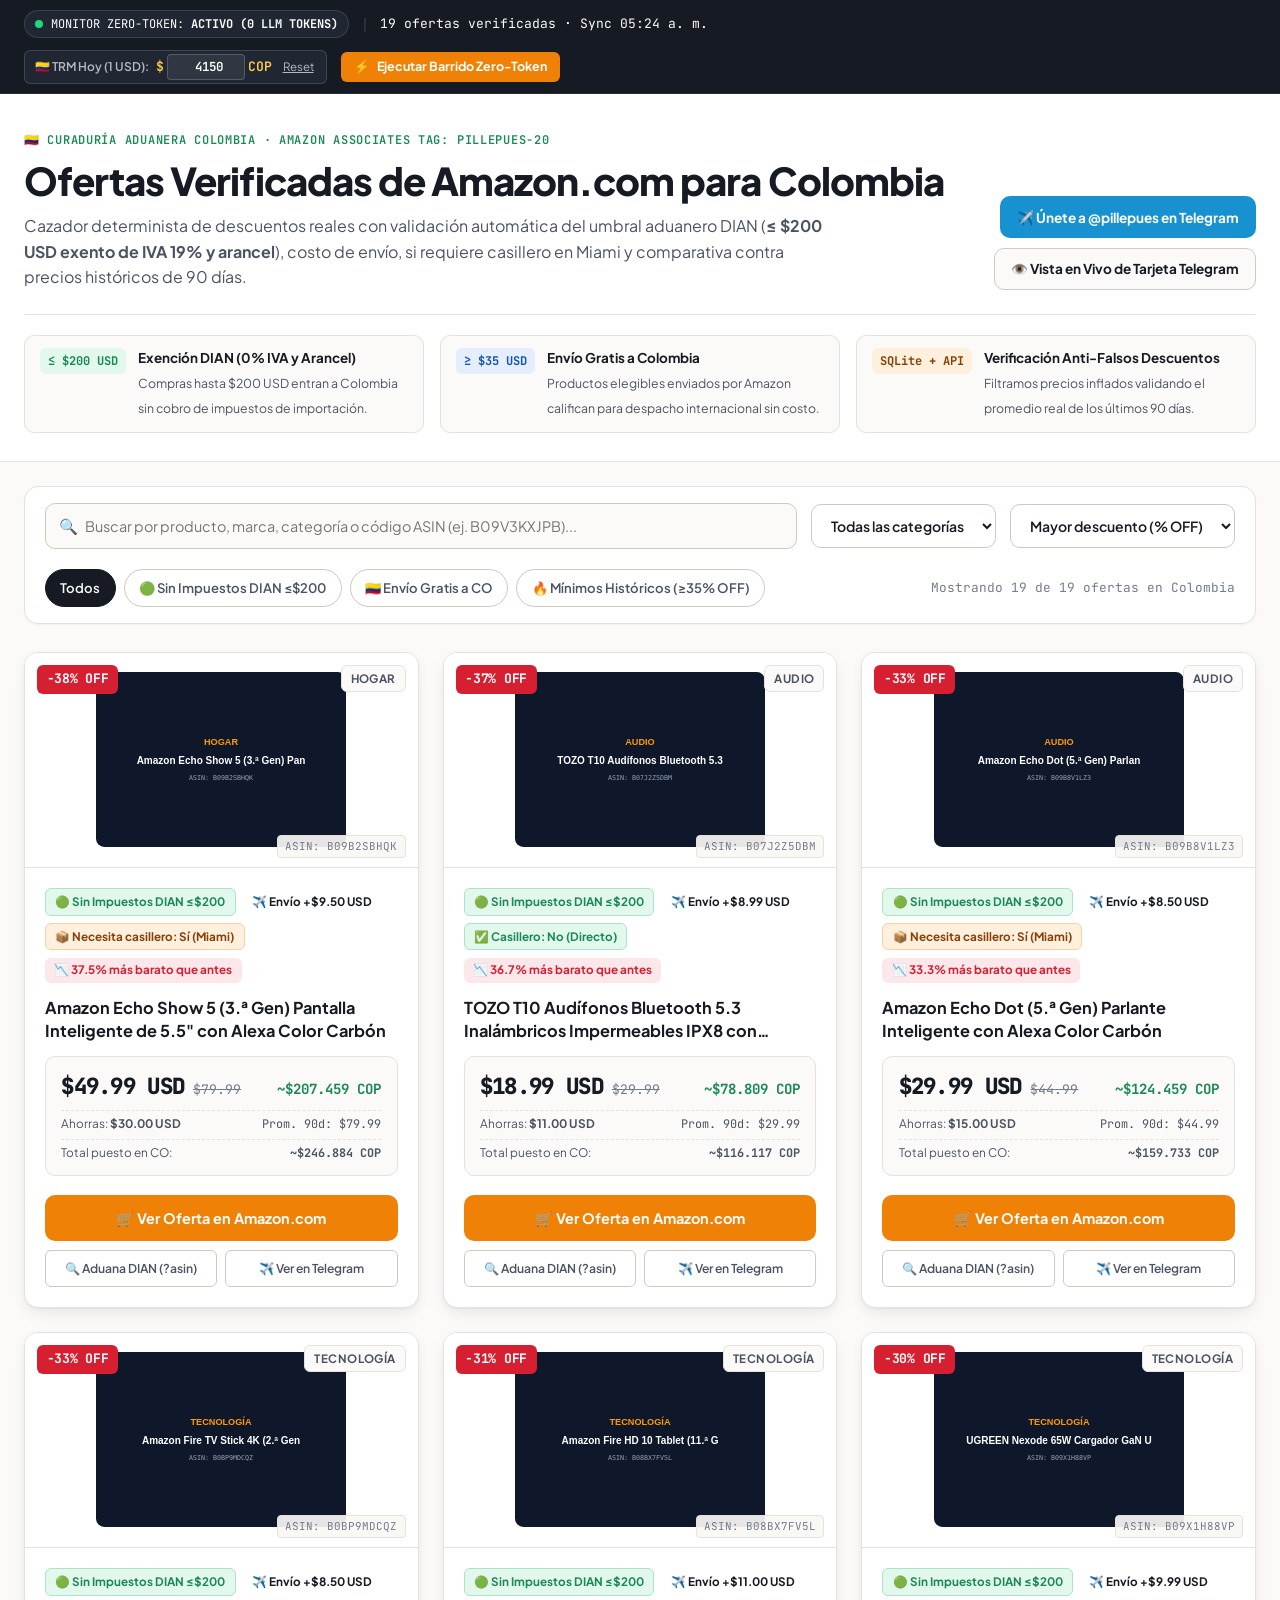
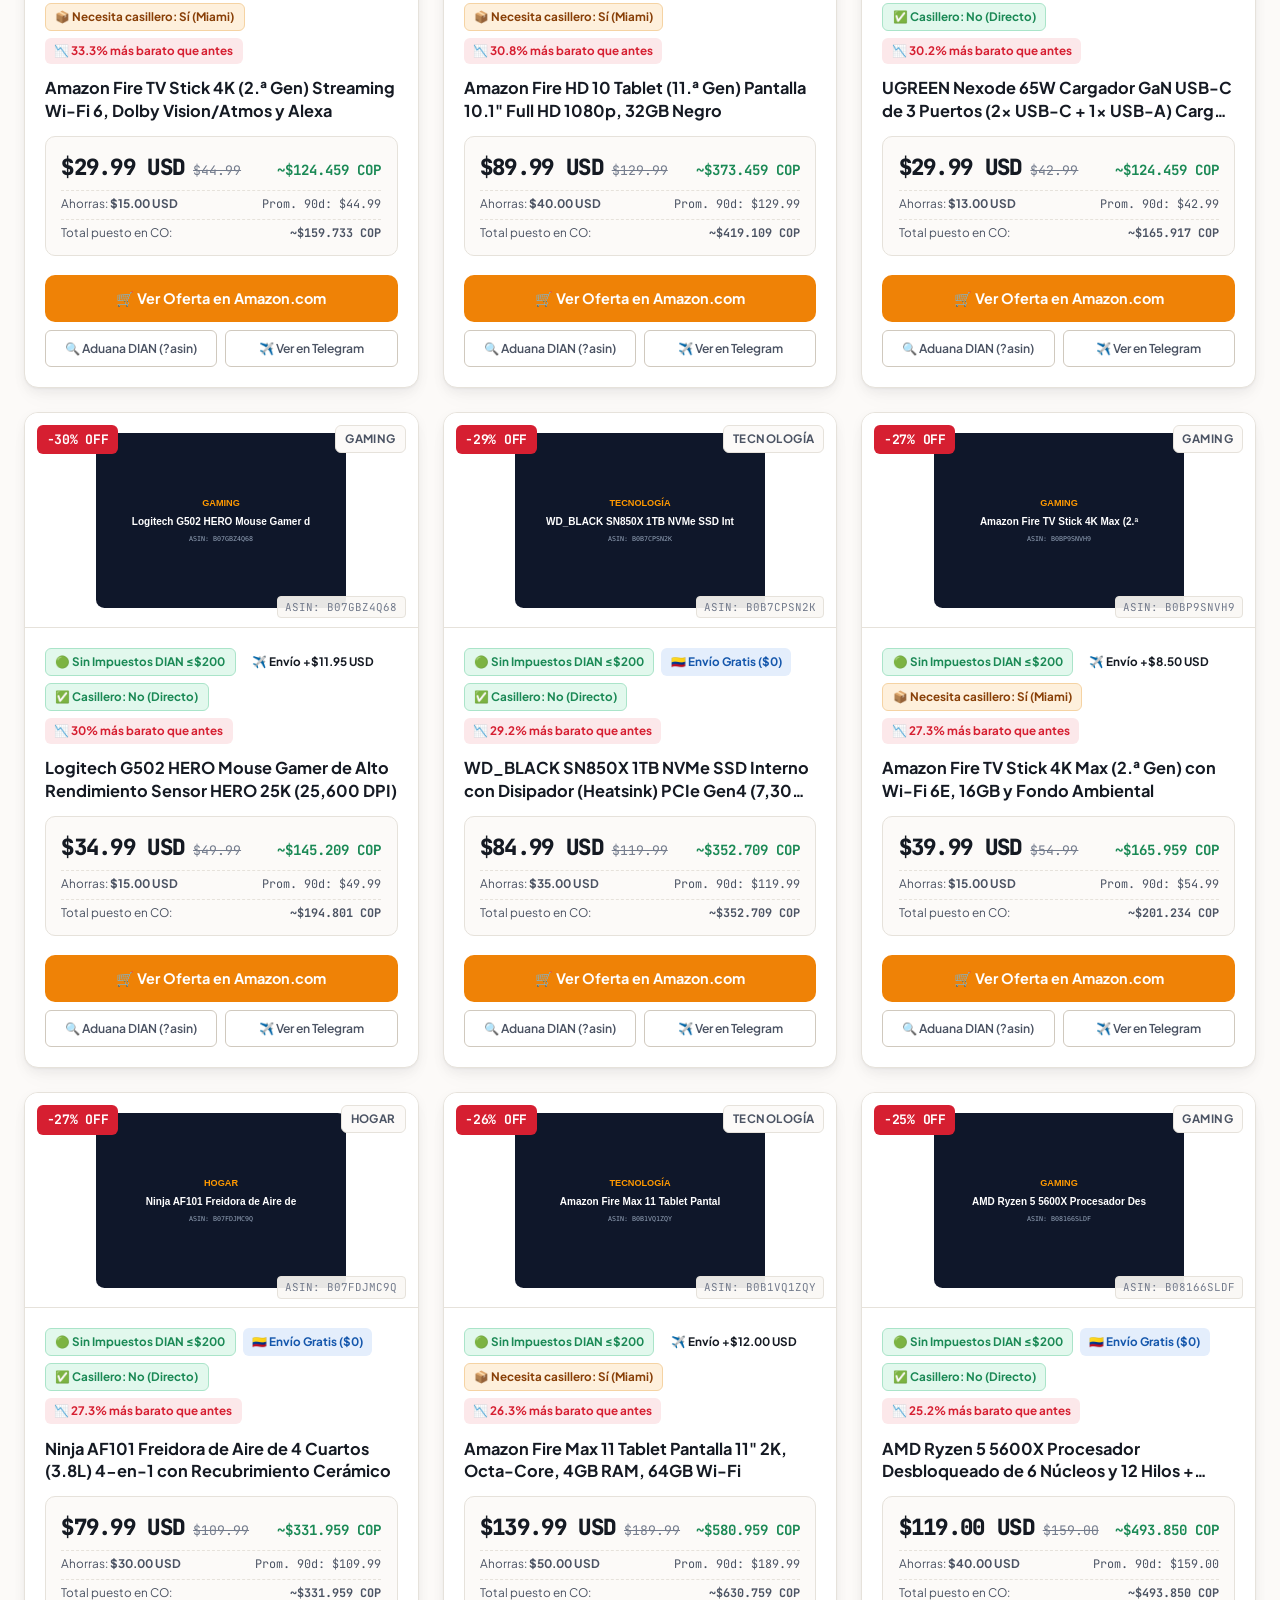
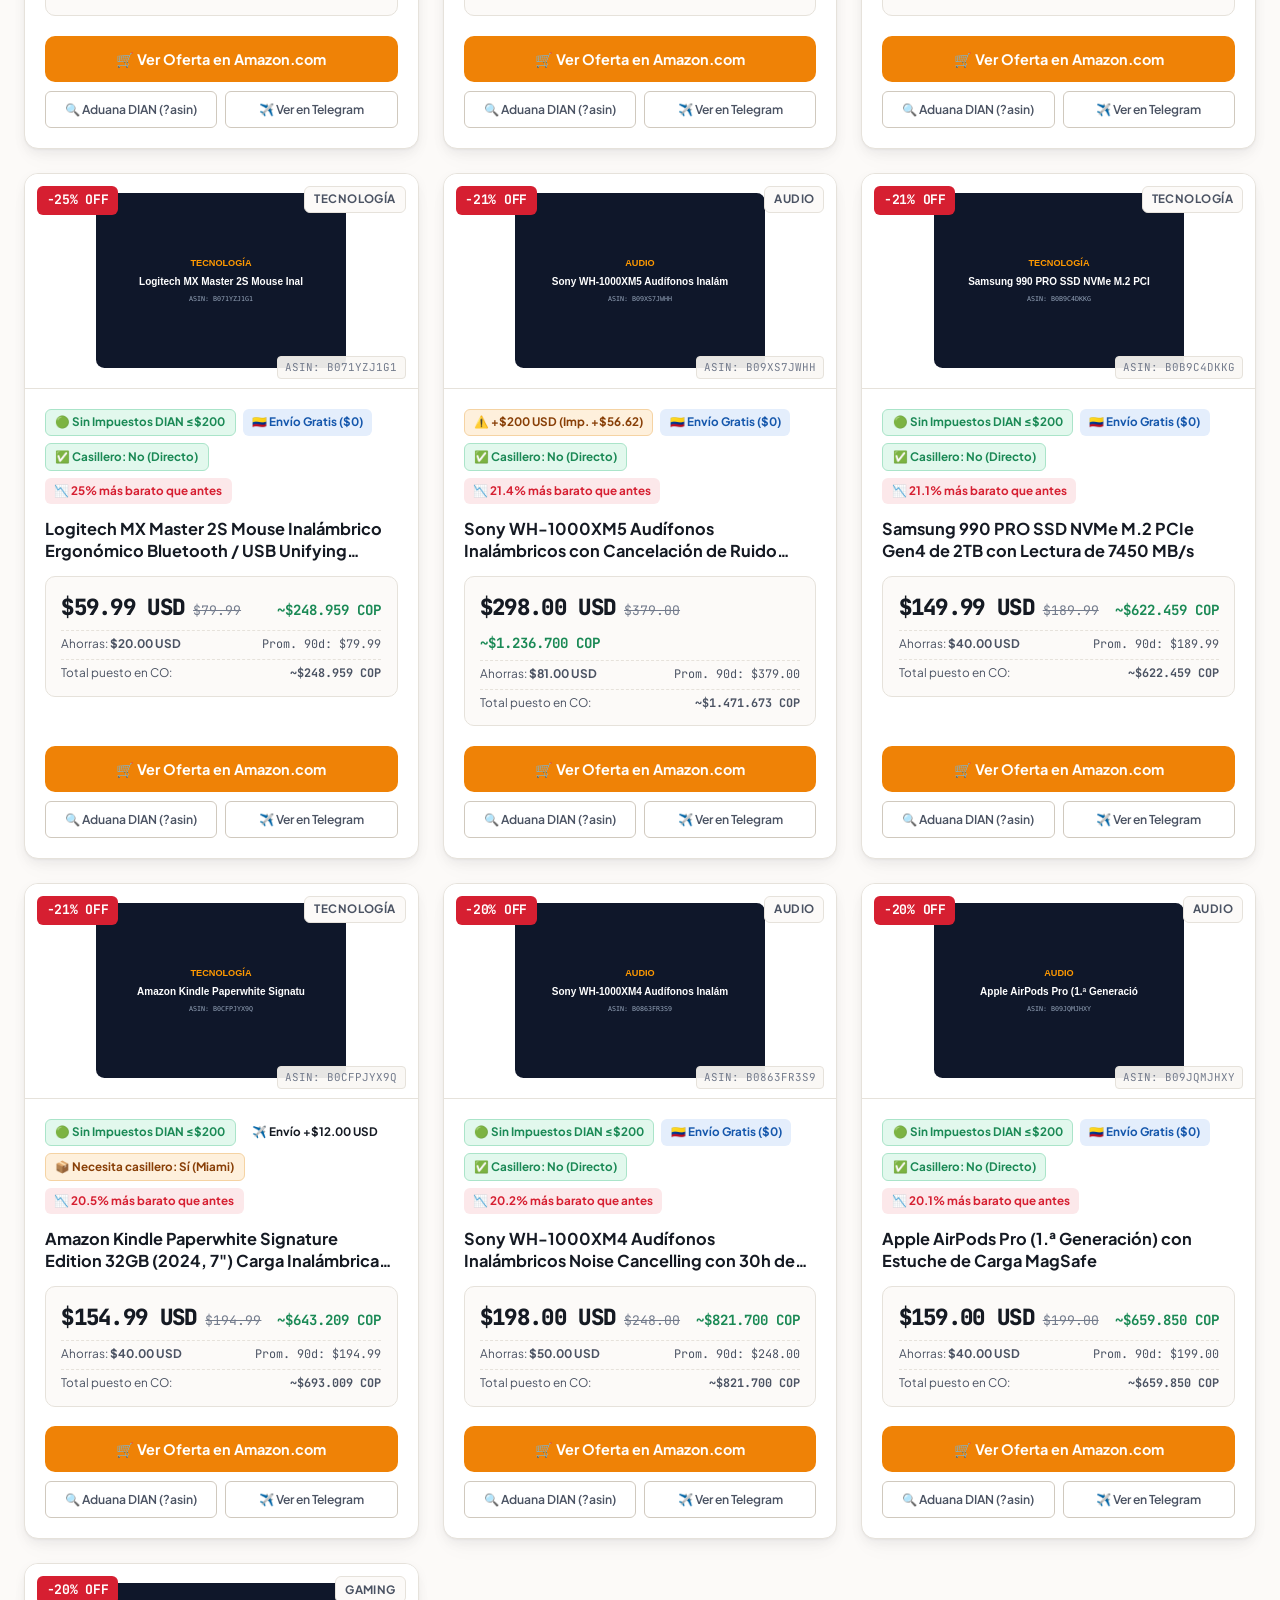
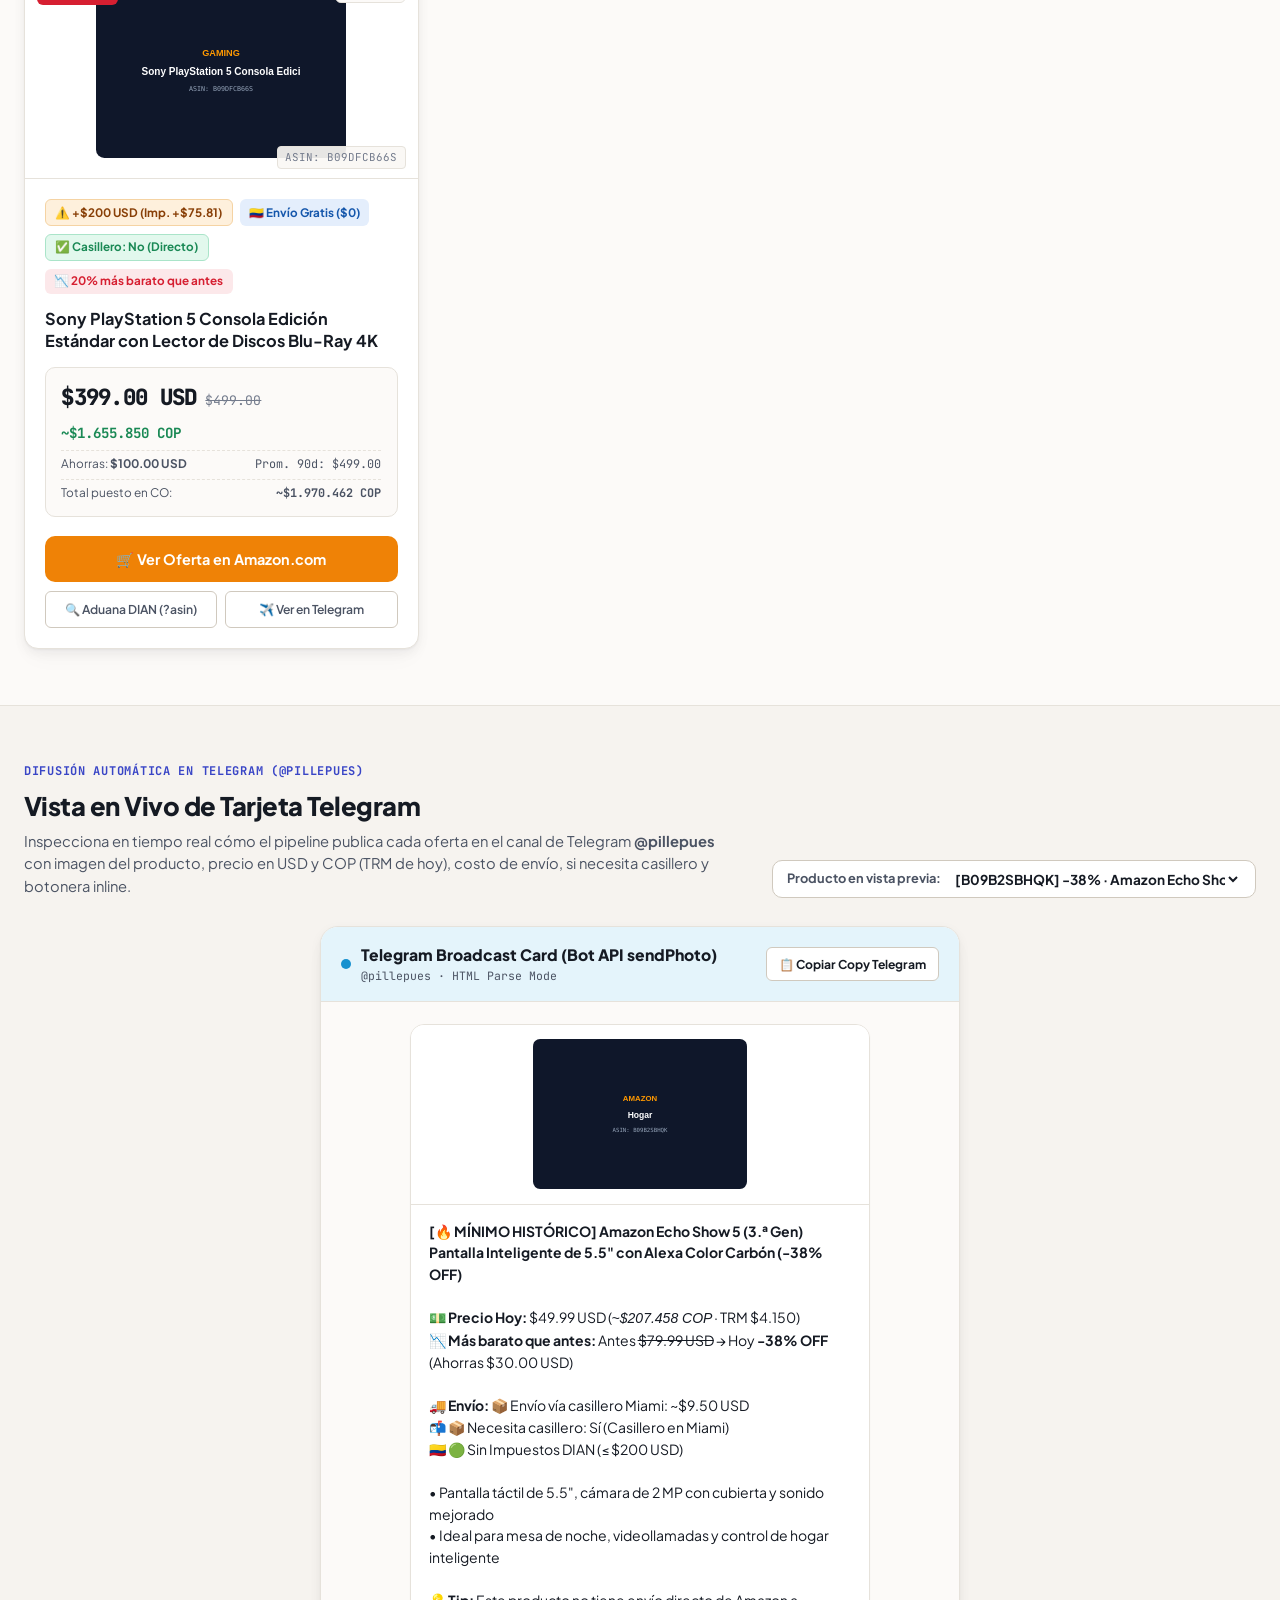
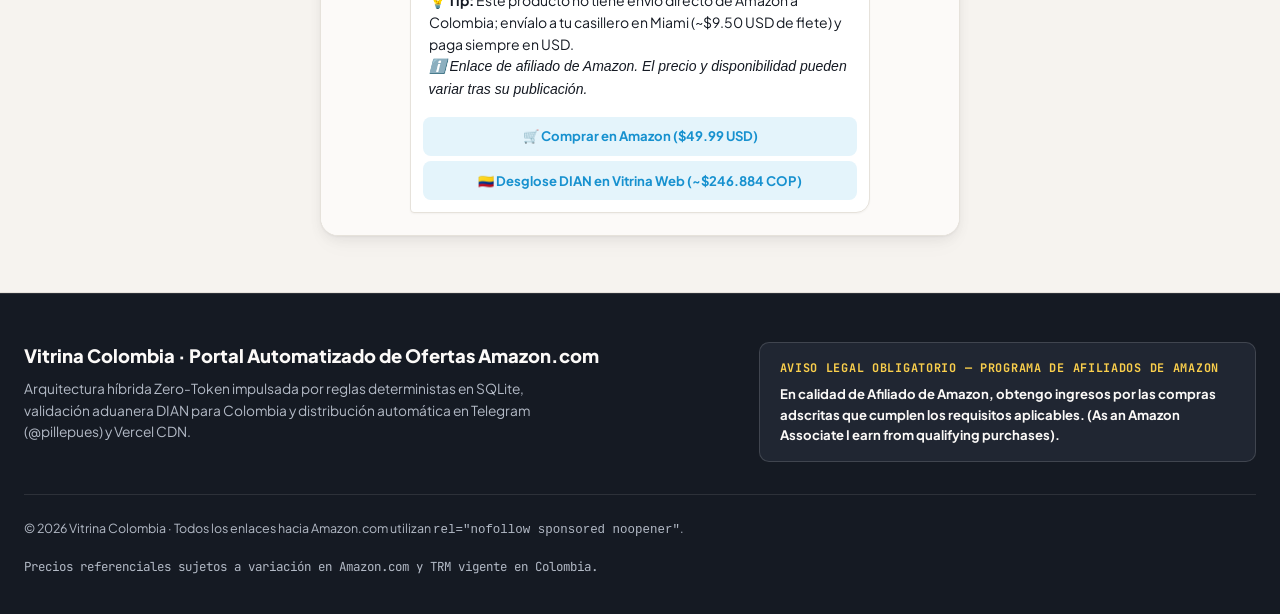
==== commit 63aea32e: "chore: extract vitrina-colombia-ofertas.zip, clean duplicate root files and __pycache__" ====
--- a/public/index.html
+++ b/public/index.html
@@ -4,10 +4,10 @@
   <meta charset="UTF-8" />
   <meta name="viewport" content="width=device-width, initial-scale=1.0" />
   <title>Vitrina Colombia | Ofertas Verificadas de Amazon.com Sin Impuestos DIAN (≤$200 USD)</title>
-  <meta name="description" content="Catálogo curado en tiempo real de ofertas en Amazon.com para Colombia. Filtrado automático de exención de IVA/Arancel DIAN (≤$200 USD), Envío Gratis desde $35 USD y alertas en Telegram y Microsoft Teams." />
+  <meta name="description" content="Catálogo curado en tiempo real de ofertas en Amazon.com para Colombia. Filtrado automático de exención de IVA/Arancel DIAN (≤$200 USD), Envío Gratis desde $35 USD, casillero Miami y alertas en Telegram." />
   <meta name="robots" content="index, follow" />
   <meta property="og:title" content="Vitrina Colombia — Ofertas Amazon.com Sin Aduana (≤$200 USD)" />
-  <meta property="og:description" content="Monitoreo determinista Zero-Token de mínimos históricos en Amazon.com con cálculo aduanero DIAN en pesos colombianos (COP) y envío gratis a Colombia." />
+  <meta property="og:description" content="Monitoreo determinista Zero-Token de mínimos históricos en Amazon.com con cálculo aduanero DIAN en pesos colombianos (COP) y envío directo o casillero a Colombia." />
   <meta property="og:type" content="website" />
   <meta property="og:locale" content="es_CO" />
 
@@ -72,7 +72,7 @@
           <h1 class="site-title">Ofertas Verificadas de Amazon.com para Colombia</h1>
           <p class="site-subtitle">
             Cazador determinista de descuentos reales con validación automática del umbral aduanero DIAN
-            (<strong>≤ $200 USD exento de IVA 19% y arancel</strong>), elegibilidad de envío gratuito a Colombia y
+            (<strong>≤ $200 USD exento de IVA 19% y arancel</strong>), costo de envío, si requiere casillero en Miami y
             comparativa contra precios históricos de 90 días.
           </p>
         </div>
@@ -89,17 +89,9 @@
             >
               <span>✈️ Únete a @pillepues en Telegram</span>
             </a>
-            <a
-              href="#channels-preview"
-              id="btn-jump-teams"
-              class="btn-channel btn-channel-teams"
-              title="Ver Adaptive Cards de Microsoft Teams"
-            >
-              <span>🟦 Canal Microsoft Teams</span>
-            </a>
           </div>
           <a href="#channels-preview" class="btn-channel btn-channel-preview-jump" id="btn-open-live-channels">
-            <span>👁️ Vista en Vivo de Tarjetas Publicadas</span>
+            <span>👁️ Vista en Vivo de Tarjeta Telegram</span>
           </a>
         </div>
       </div>
@@ -199,28 +191,28 @@
       </div>
     </section>
 
-    <!-- Sección Interactiva: Vista en Vivo de Canales (Telegram & Microsoft Teams) -->
+    <!-- Sección Interactiva: Vista en Vivo de Canal Telegram (@pillepues) -->
     <section id="channels-preview" class="channels-preview-section" aria-labelledby="channels-preview-title">
       <div class="container">
         <div class="section-header-bar">
           <div>
-            <div class="section-eyebrow">DIFUSIÓN MULTICANAL AUTOMÁTICA (TELEGRAM BOT API &amp; TEAMS WEBHOOK)</div>
-            <h2 id="channels-preview-title" class="section-title">Vista en Vivo de Canales: Telegram &amp; Microsoft Teams</h2>
+            <div class="section-eyebrow">DIFUSIÓN AUTOMÁTICA EN TELEGRAM (@PILLEPUES)</div>
+            <h2 id="channels-preview-title" class="section-title">Vista en Vivo de Tarjeta Telegram</h2>
             <p class="section-desc">
-              Inspecciona en tiempo real cómo el pipeline publica cada oferta simultáneamente en el canal de Telegram
-              (con botonera inline) y en Microsoft Teams (mediante Adaptive Cards v1.4), incluyendo enlaces de afiliado y URL profunda.
+              Inspecciona en tiempo real cómo el pipeline publica cada oferta en el canal de Telegram
+              <strong>@pillepues</strong> con imagen del producto, precio en USD y COP (TRM de hoy), costo de envío, si necesita casillero y botonera inline.
             </p>
           </div>
 
           <div class="preview-selector-wrap">
             <label for="preview-deal-select">Producto en vista previa:</label>
-            <select id="preview-deal-select" class="preview-deal-select" aria-label="Seleccionar oferta para previsualizar en Telegram y Teams">
+            <select id="preview-deal-select" class="preview-deal-select" aria-label="Seleccionar oferta para previsualizar en Telegram">
               <!-- Opciones cargadas dinámicamente -->
             </select>
           </div>
         </div>
 
-        <div class="channels-dual-grid">
+        <div class="channels-single-grid">
           <!-- Panel Simulador Telegram -->
           <article class="channel-Simulator-panel" aria-label="Previsualización de tarjeta en Telegram">
             <div class="channel-panel-header channel-panel-header-telegram">
@@ -246,42 +238,6 @@
                 </div>
                 <div class="tg-inline-keyboard" id="tg-preview-buttons">
                   <!-- Botones inline de Telegram -->
-                </div>
-              </div>
-            </div>
-          </article>
-
-          <!-- Panel Simulador Microsoft Teams Adaptive Card -->
-          <article class="channel-Simulator-panel" aria-label="Previsualización de Adaptive Card en Microsoft Teams">
-            <div class="channel-panel-header channel-panel-header-teams">
-              <div class="channel-identity">
-                <span class="channel-badge-dot dot-teams" aria-hidden="true"></span>
-                <div>
-                  <h3>Microsoft Teams (Adaptive Card v1.4 Webhook)</h3>
-                  <span>Incoming Webhook · FactSet Aduanero DIAN</span>
-                </div>
-              </div>
-              <button type="button" id="btn-copy-teams" class="btn-copy-payload">
-                📋 Copiar JSON Adaptive Card
-              </button>
-            </div>
-
-            <div class="channel-panel-body">
-              <div class="teams-adaptive-card" id="teams-preview-card">
-                <div class="teams-card-header">
-                  <div class="teams-card-header-info">
-                    <div class="teams-card-eyebrow" id="teams-preview-badge">🔥 OFERTA VERIFICADA COLOMBIA</div>
-                    <h4 id="teams-preview-title">Cargando Adaptive Card...</h4>
-                  </div>
-                  <img id="teams-preview-img" class="teams-card-thumb" src="" alt="Miniatura en Microsoft Teams" />
-                </div>
-
-                <div class="teams-fact-set" id="teams-preview-facts">
-                  <!-- FactSet renderizado dinámicamente -->
-                </div>
-
-                <div class="teams-actions-bar" id="teams-preview-actions">
-                  <!-- Action.OpenUrl buttons -->
                 </div>
               </div>
             </div>
@@ -328,11 +284,15 @@
                 <td id="modal-price-fob">$0.00 USD</td>
               </tr>
               <tr>
-                <th>Precio Histórico / Lista (90 días)</th>
+                <th>Comparación vs Promedio 90 días</th>
                 <td id="modal-price-list">$0.00 USD</td>
               </tr>
               <tr>
-                <th>Envío Internacional Estimado a Colombia</th>
+                <th>¿Necesita Casillero en Miami?</th>
+                <td id="modal-locker-co">No — Envío directo a Colombia</td>
+              </tr>
+              <tr>
+                <th>Costo de Envío a Colombia</th>
                 <td id="modal-shipping-co">GRATIS ($0.00 USD)</td>
               </tr>
               <tr>
@@ -379,7 +339,7 @@
           <h2>Vitrina Colombia · Portal Automatizado de Ofertas Amazon.com</h2>
           <p>
             Arquitectura híbrida Zero-Token impulsada por reglas deterministas en SQLite, validación aduanera DIAN
-            para Colombia y distribución simultánea en Telegram, Microsoft Teams y Vercel CDN.
+            para Colombia y distribución automática en Telegram (@pillepues) y Vercel CDN.
           </p>
         </div>
 
--- a/public/index.css
+++ b/public/index.css
@@ -975,6 +975,11 @@
   grid-template-columns: repeat(2, 1fr);
   gap: 1.75rem;
   align-items: start;
+}
+
+.channels-single-grid {
+  max-width: 640px;
+  margin: 0 auto;
 }
 
 .channel-Simulator-panel {
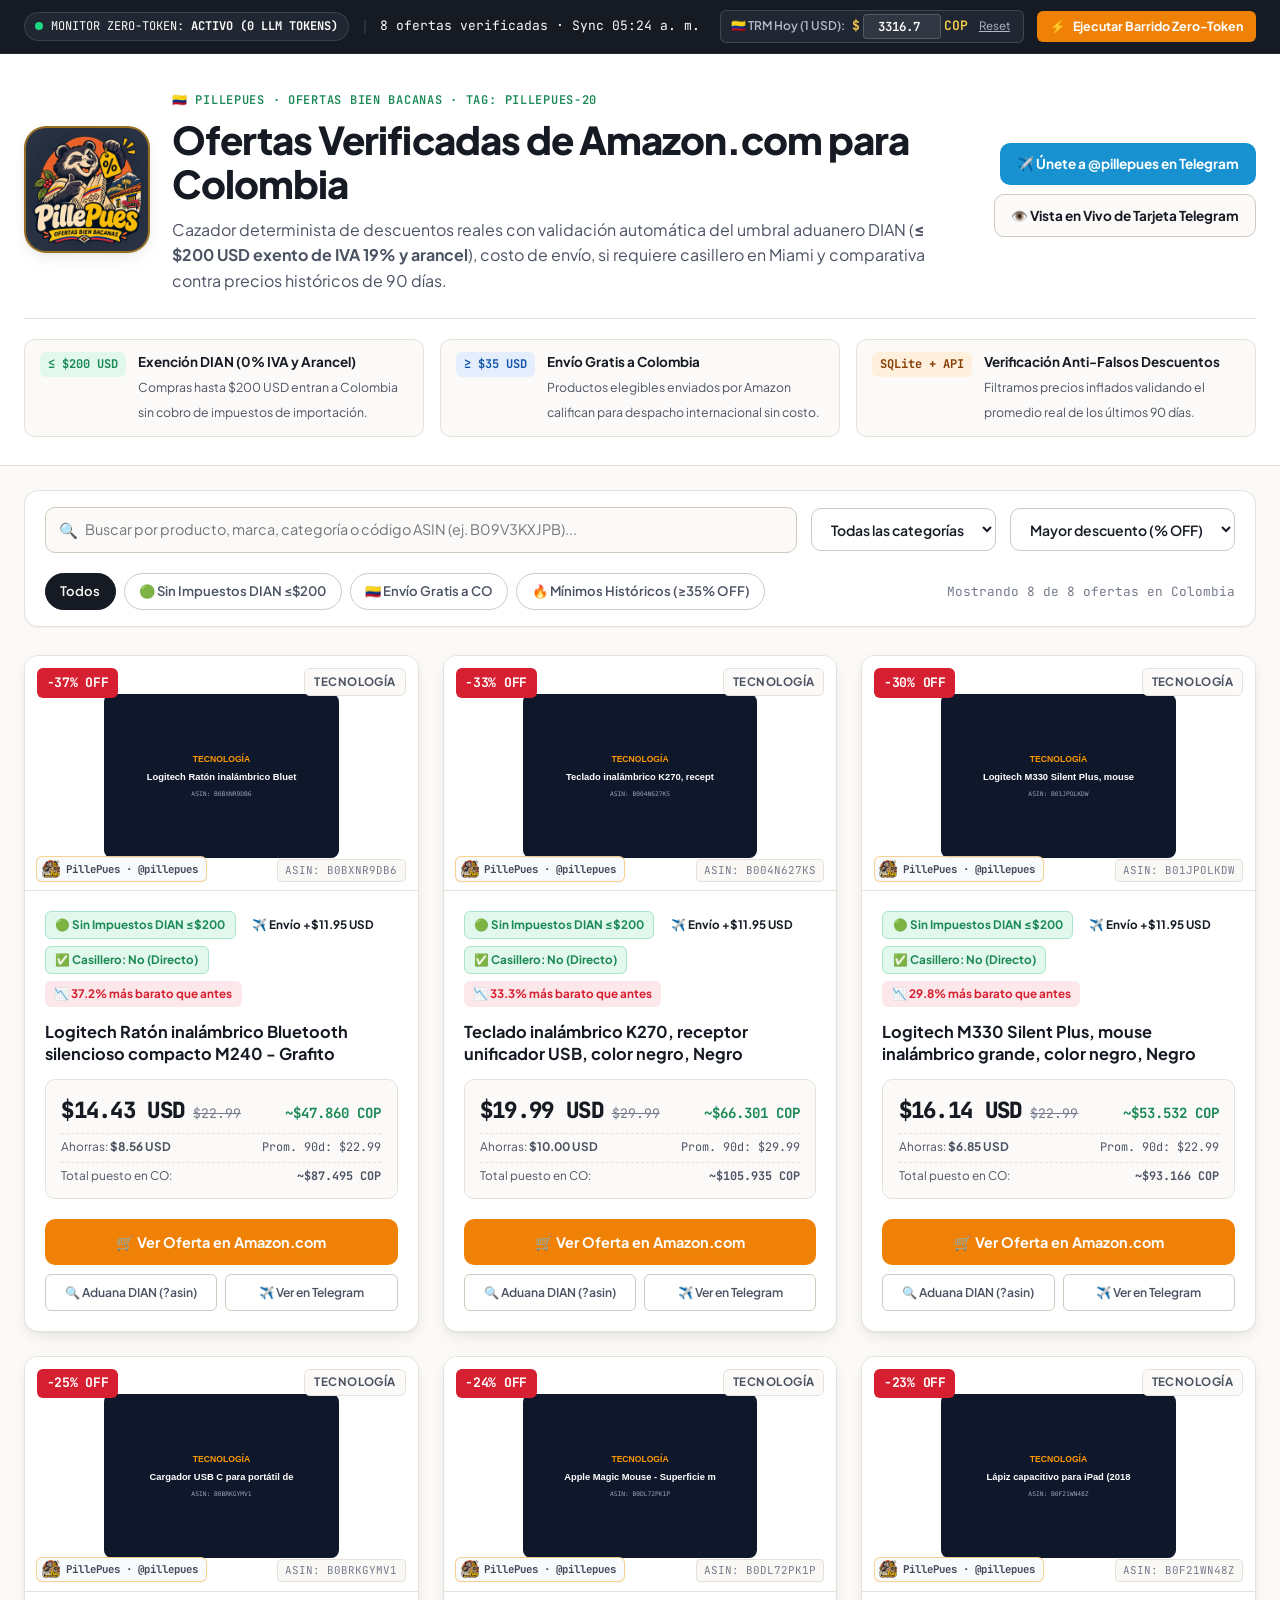
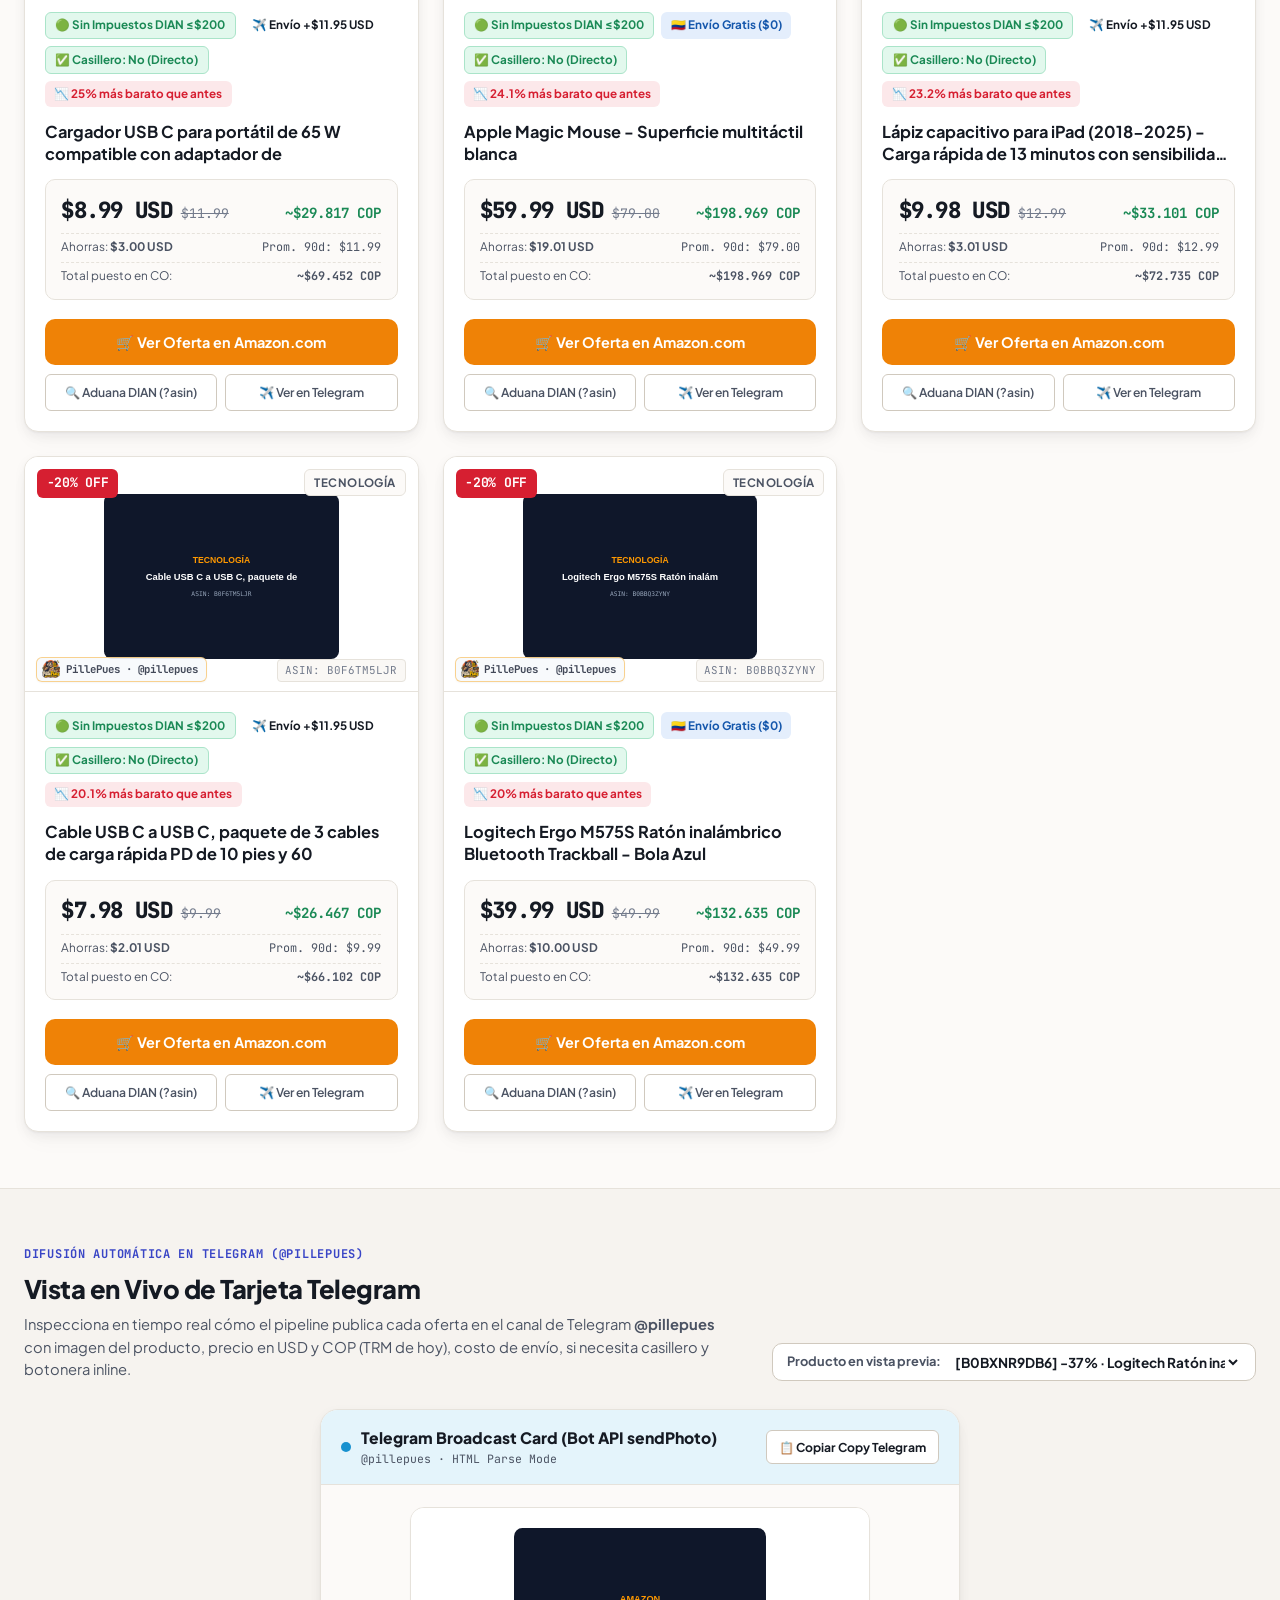
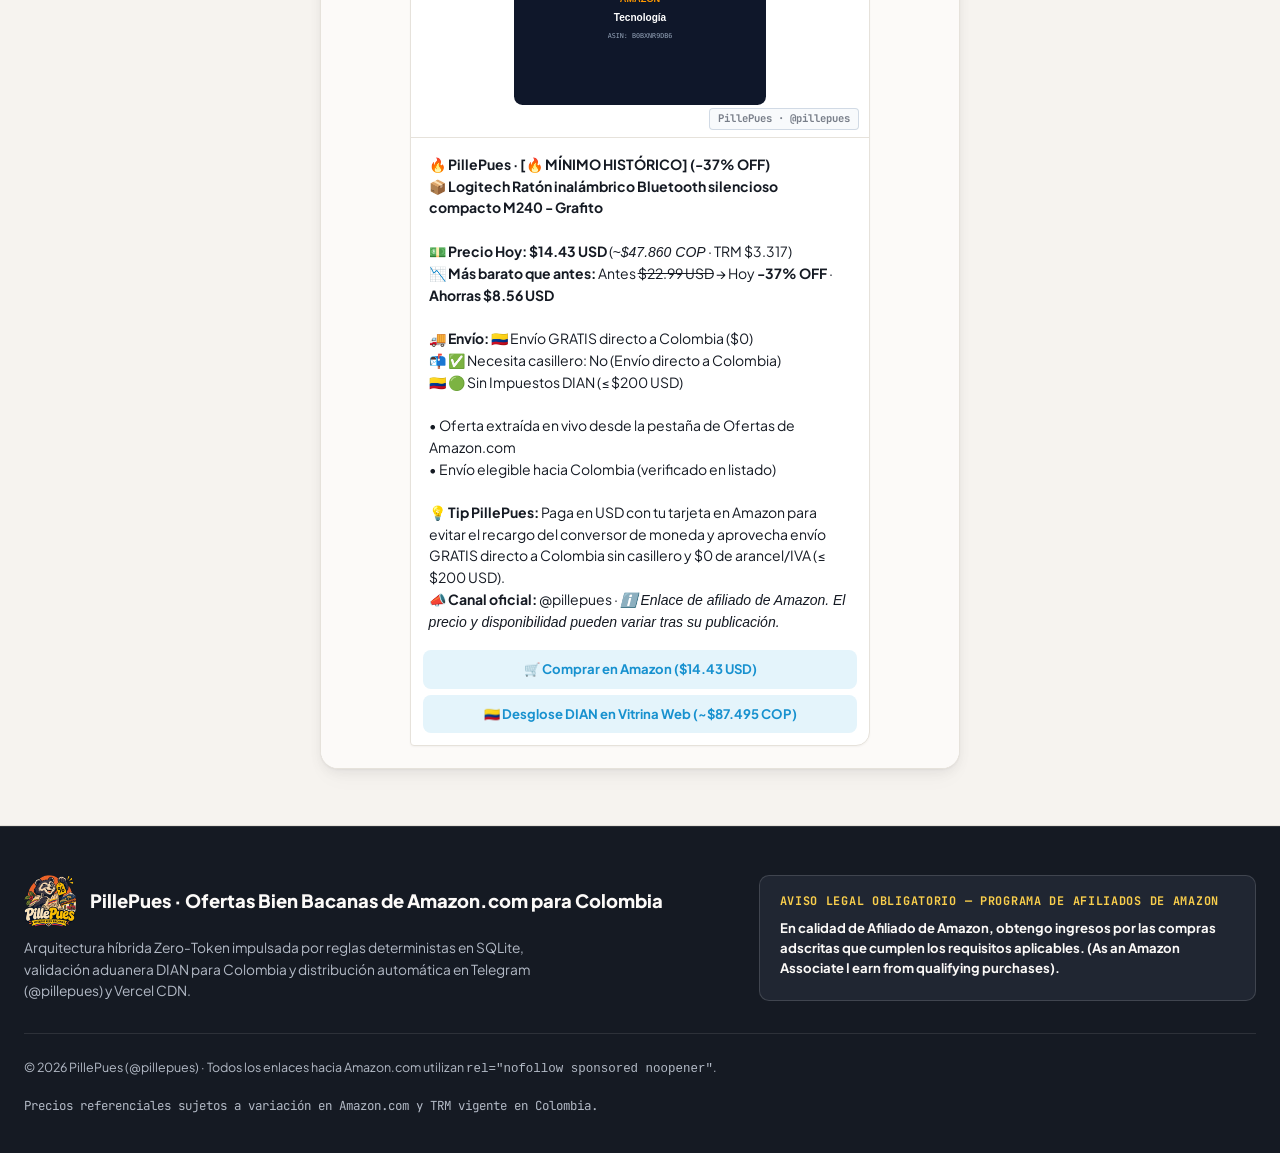
==== commit f227354f: "feat(brand): integrate official PillePues mascot logo in Telegram cards and web portal" ====
--- a/public/index.html
+++ b/public/index.html
@@ -3,13 +3,16 @@
 <head>
   <meta charset="UTF-8" />
   <meta name="viewport" content="width=device-width, initial-scale=1.0" />
-  <title>Vitrina Colombia | Ofertas Verificadas de Amazon.com Sin Impuestos DIAN (≤$200 USD)</title>
-  <meta name="description" content="Catálogo curado en tiempo real de ofertas en Amazon.com para Colombia. Filtrado automático de exención de IVA/Arancel DIAN (≤$200 USD), Envío Gratis desde $35 USD, casillero Miami y alertas en Telegram." />
+  <title>PillePues · Ofertas Bien Bacanas | Amazon.com para Colombia (≤$200 USD)</title>
+  <meta name="description" content="PillePues: catálogo curado en tiempo real de ofertas en Amazon.com para Colombia. Exención de IVA/Arancel DIAN (≤$200 USD), Envío Gratis desde $35 USD y alertas en Telegram @pillepues." />
   <meta name="robots" content="index, follow" />
-  <meta property="og:title" content="Vitrina Colombia — Ofertas Amazon.com Sin Aduana (≤$200 USD)" />
-  <meta property="og:description" content="Monitoreo determinista Zero-Token de mínimos históricos en Amazon.com con cálculo aduanero DIAN en pesos colombianos (COP) y envío directo o casillero a Colombia." />
+  <meta property="og:title" content="PillePues · Ofertas Bien Bacanas — Amazon.com para Colombia" />
+  <meta property="og:description" content="Monitoreo determinista Zero-Token de mínimos históricos en Amazon.com con cálculo aduanero DIAN en pesos colombianos (COP) y envío directo a Colombia." />
   <meta property="og:type" content="website" />
   <meta property="og:locale" content="es_CO" />
+  <meta property="og:image" content="https://vitrina-colombia-ofertas.vercel.app/assets/pillepues-logo.png" />
+  <link rel="icon" type="image/png" href="./assets/pillepues-favicon.png" />
+  <link rel="apple-touch-icon" href="./assets/pillepues-logo.png" />
 
   <!-- Google Fonts: Plus Jakarta Sans (Editorial UI) & JetBrains Mono (Precios USD/COP & ASINs) -->
   <link rel="preconnect" href="https://fonts.googleapis.com" />
@@ -64,17 +67,28 @@
   <header class="site-header">
     <div class="container">
       <div class="header-grid">
-        <div>
-          <div class="brand-eyebrow">
-            <span>🇨🇴 CURADURÍA ADUANERA COLOMBIA · AMAZON ASSOCIATES TAG:</span>
-            <span id="active-affiliate-tag">pillepues-20</span>
-          </div>
-          <h1 class="site-title">Ofertas Verificadas de Amazon.com para Colombia</h1>
-          <p class="site-subtitle">
-            Cazador determinista de descuentos reales con validación automática del umbral aduanero DIAN
-            (<strong>≤ $200 USD exento de IVA 19% y arancel</strong>), costo de envío, si requiere casillero en Miami y
-            comparativa contra precios históricos de 90 días.
-          </p>
+        <div class="header-brand-lockup">
+          <a href="./" class="header-brand-logo-link" title="PillePues — Ofertas Bien Bacanas">
+            <img
+              src="./assets/pillepues-logo.png"
+              alt="Logo PillePues — Ofertas Bien Bacanas"
+              class="header-brand-logo"
+              width="108"
+              height="108"
+            />
+          </a>
+          <div class="header-brand-copy">
+            <div class="brand-eyebrow">
+              <span>🇨🇴 PILLEPUES · OFERTAS BIEN BACANAS · TAG:</span>
+              <span id="active-affiliate-tag">pillepues-20</span>
+            </div>
+            <h1 class="site-title">Ofertas Verificadas de Amazon.com para Colombia</h1>
+            <p class="site-subtitle">
+              Cazador determinista de descuentos reales con validación automática del umbral aduanero DIAN
+              (<strong>≤ $200 USD exento de IVA 19% y arancel</strong>), costo de envío, si requiere casillero en Miami y
+              comparativa contra precios históricos de 90 días.
+            </p>
+          </div>
         </div>
 
         <div class="header-channel-actions">
@@ -336,7 +350,16 @@
     <div class="container">
       <div class="footer-grid">
         <div class="footer-brand">
-          <h2>Vitrina Colombia · Portal Automatizado de Ofertas Amazon.com</h2>
+          <div class="footer-brand-row">
+            <img
+              src="./assets/pillepues-favicon.png"
+              alt="PillePues"
+              class="footer-brand-logo"
+              width="52"
+              height="52"
+            />
+            <h2>PillePues · Ofertas Bien Bacanas de Amazon.com para Colombia</h2>
+          </div>
           <p>
             Arquitectura híbrida Zero-Token impulsada por reglas deterministas en SQLite, validación aduanera DIAN
             para Colombia y distribución automática en Telegram (@pillepues) y Vercel CDN.
@@ -352,7 +375,7 @@
       </div>
 
       <div class="footer-bottom">
-        <span>© 2026 Vitrina Colombia · Todos los enlaces hacia Amazon.com utilizan <code>rel="nofollow sponsored noopener"</code>.</span>
+        <span>© 2026 PillePues (@pillepues) · Todos los enlaces hacia Amazon.com utilizan <code>rel="nofollow sponsored noopener"</code>.</span>
         <span class="mono">Precios referenciales sujetos a variación en Amazon.com y TRM vigente en Colombia.</span>
       </div>
     </div>
--- a/public/index.css
+++ b/public/index.css
@@ -293,7 +293,41 @@
   display: grid;
   grid-template-columns: 1fr auto;
   gap: 2rem;
-  align-items: end;
+  align-items: center;
+}
+
+.header-brand-lockup {
+  display: flex;
+  align-items: center;
+  gap: 1.35rem;
+}
+
+.header-brand-logo-link {
+  flex-shrink: 0;
+  display: inline-flex;
+  align-items: center;
+  justify-content: center;
+  background: radial-gradient(circle at center, rgba(15, 23, 42, 0.96), rgba(30, 41, 59, 0.94));
+  padding: 0.45rem;
+  border-radius: 22px;
+  border: 2px solid rgba(245, 158, 11, 0.55);
+  box-shadow: var(--shadow-card);
+  transition: transform var(--transition-fast), box-shadow var(--transition-fast);
+}
+
+.header-brand-logo-link:hover {
+  transform: translateY(-2px);
+  box-shadow: var(--shadow-card-hover);
+}
+
+.header-brand-logo {
+  width: 108px;
+  height: 108px;
+  object-fit: contain;
+}
+
+.header-brand-copy {
+  min-width: 0;
 }
 
 .brand-eyebrow {
@@ -631,23 +665,52 @@
 /* Card Top Header / Image Area */
 .deal-card-media {
   position: relative;
-  height: 215px;
+  height: 235px;
   background-color: #ffffff;
   border-bottom: 1px solid var(--border-subtle);
-  padding: 1.25rem;
+  padding: 2.35rem 1.35rem 2rem;
   display: flex;
   align-items: center;
   justify-content: center;
-}
-
-.deal-card-media img {
-  max-height: 175px;
-  max-width: 85%;
+  overflow: hidden;
+}
+
+.deal-card-media > img {
+  max-height: 100%;
+  max-width: 90%;
+  width: auto;
+  height: auto;
   object-fit: contain;
   transition: transform var(--transition-smooth);
 }
 
-.deal-card:hover .deal-card-media img {
+.deal-brand-watermark {
+  position: absolute;
+  bottom: 0.55rem;
+  left: 0.7rem;
+  display: inline-flex;
+  align-items: center;
+  gap: 0.35rem;
+  font-family: var(--font-mono);
+  font-size: 0.67rem;
+  font-weight: 700;
+  color: rgba(15, 23, 42, 0.78);
+  background: rgba(248, 250, 252, 0.92);
+  padding: 0.16rem 0.5rem 0.16rem 0.3rem;
+  border-radius: 6px;
+  border: 1px solid rgba(245, 158, 11, 0.45);
+  pointer-events: none;
+  box-shadow: var(--shadow-xs);
+}
+
+.deal-brand-watermark img {
+  width: 18px;
+  height: 18px;
+  object-fit: contain;
+  flex-shrink: 0;
+}
+
+.deal-card:hover .deal-card-media > img {
   transform: scale(1.04);
 }
 
@@ -1077,18 +1140,38 @@
 }
 
 .tg-photo-header {
-  height: 180px;
+  position: relative;
+  height: 230px;
   background-color: #ffffff;
   border-bottom: 1px solid var(--border-subtle);
   display: flex;
   align-items: center;
   justify-content: center;
-  padding: 1rem;
+  padding: 1.25rem 1.25rem 2rem;
 }
 
 .tg-photo-header img {
-  max-height: 150px;
+  max-height: 100%;
+  max-width: 90%;
+  width: auto;
+  height: auto;
   object-fit: contain;
+}
+
+.tg-photo-header::after {
+  content: "PillePues · @pillepues";
+  position: absolute;
+  bottom: 0.45rem;
+  right: 0.65rem;
+  font-family: var(--font-mono);
+  font-size: 0.66rem;
+  font-weight: 700;
+  color: rgba(15, 23, 42, 0.55);
+  background: rgba(248, 250, 252, 0.9);
+  padding: 0.12rem 0.48rem;
+  border-radius: 4px;
+  border: 1px solid rgba(203, 213, 225, 0.85);
+  pointer-events: none;
 }
 
 .tg-caption-body {
@@ -1436,10 +1519,24 @@
   border-bottom: 1px solid rgba(255, 255, 255, 0.1);
 }
 
+.footer-brand-row {
+  display: flex;
+  align-items: center;
+  gap: 0.85rem;
+  margin-bottom: 0.65rem;
+}
+
+.footer-brand-logo {
+  width: 52px;
+  height: 52px;
+  object-fit: contain;
+  flex-shrink: 0;
+}
+
 .footer-brand h2 {
   font-size: 1.15rem;
   font-weight: 800;
-  margin-bottom: 0.5rem;
+  margin-bottom: 0;
 }
 
 .footer-brand p {
@@ -1509,6 +1606,17 @@
 }
 
 @media (max-width: 680px) {
+  .header-brand-lockup {
+    flex-direction: column;
+    align-items: flex-start;
+    gap: 0.85rem;
+  }
+
+  .header-brand-logo {
+    width: 82px;
+    height: 82px;
+  }
+
   .search-and-category-row {
     grid-template-columns: 1fr;
   }
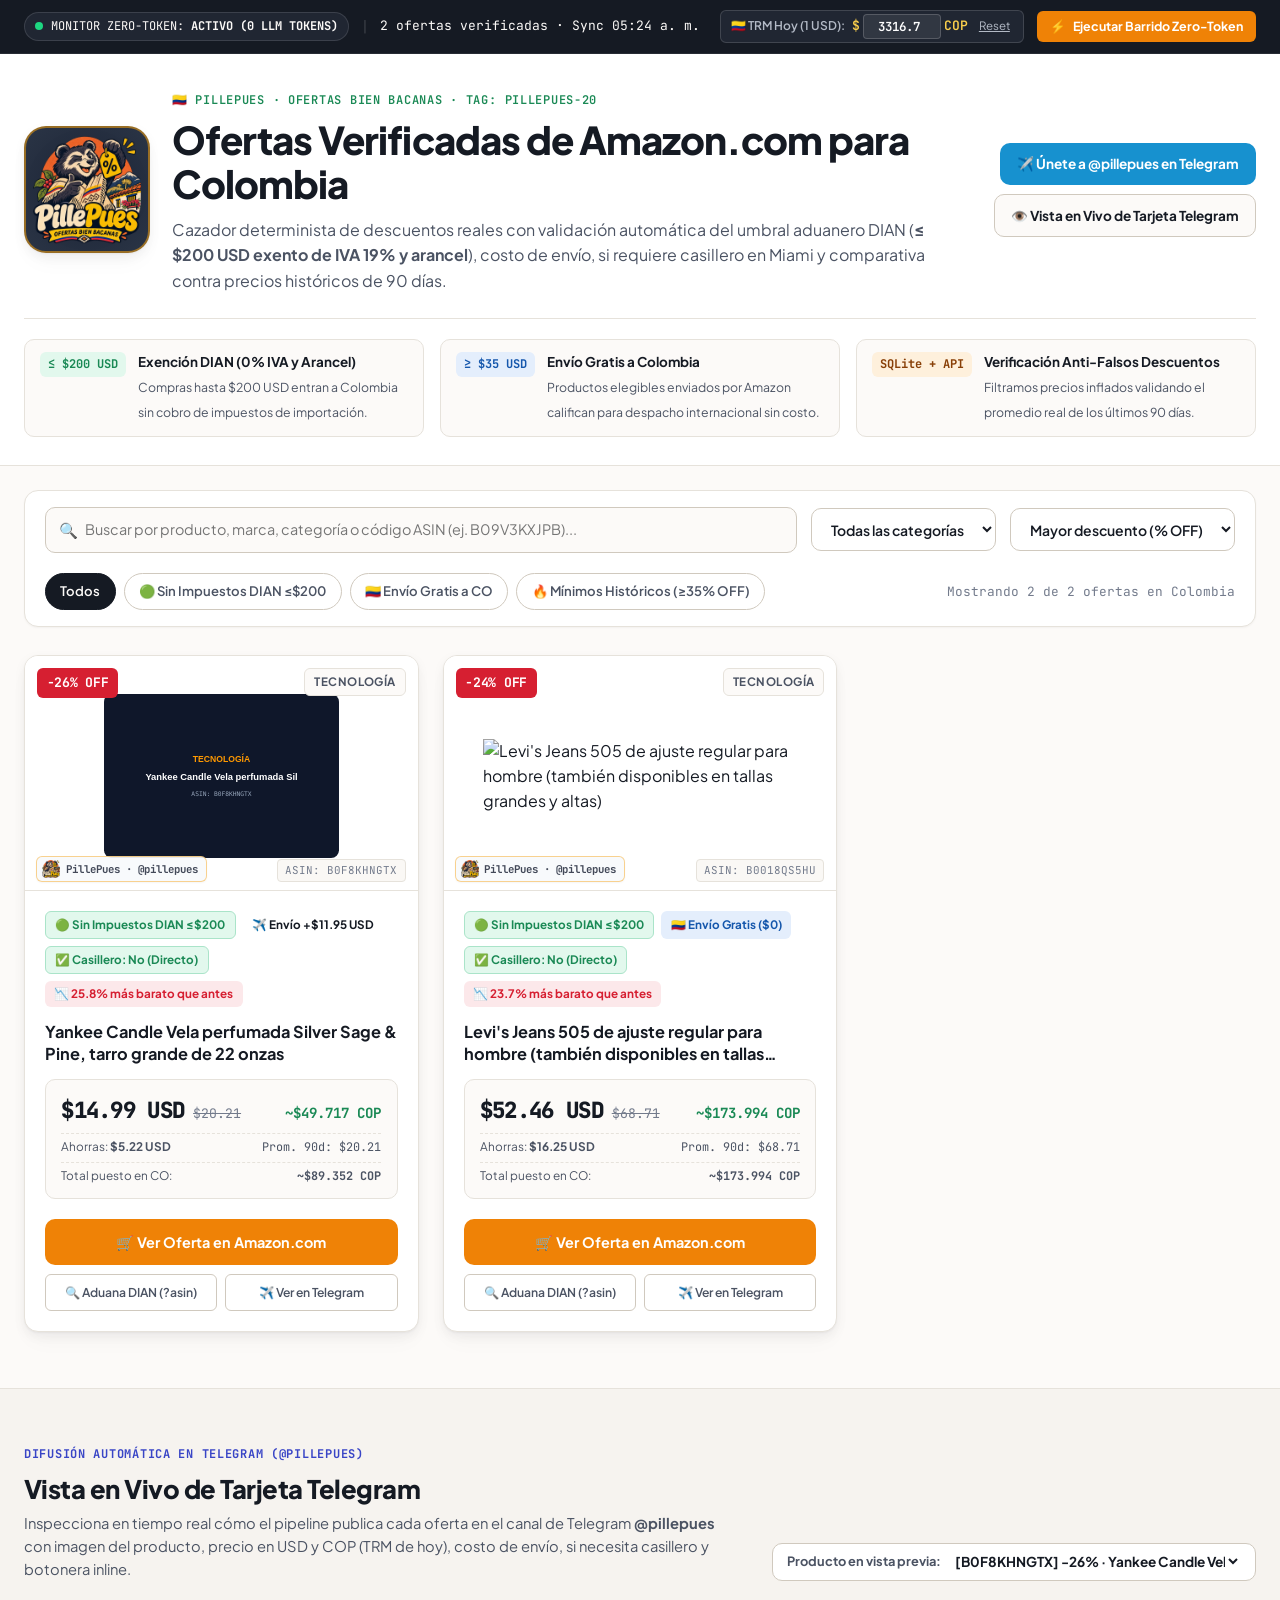
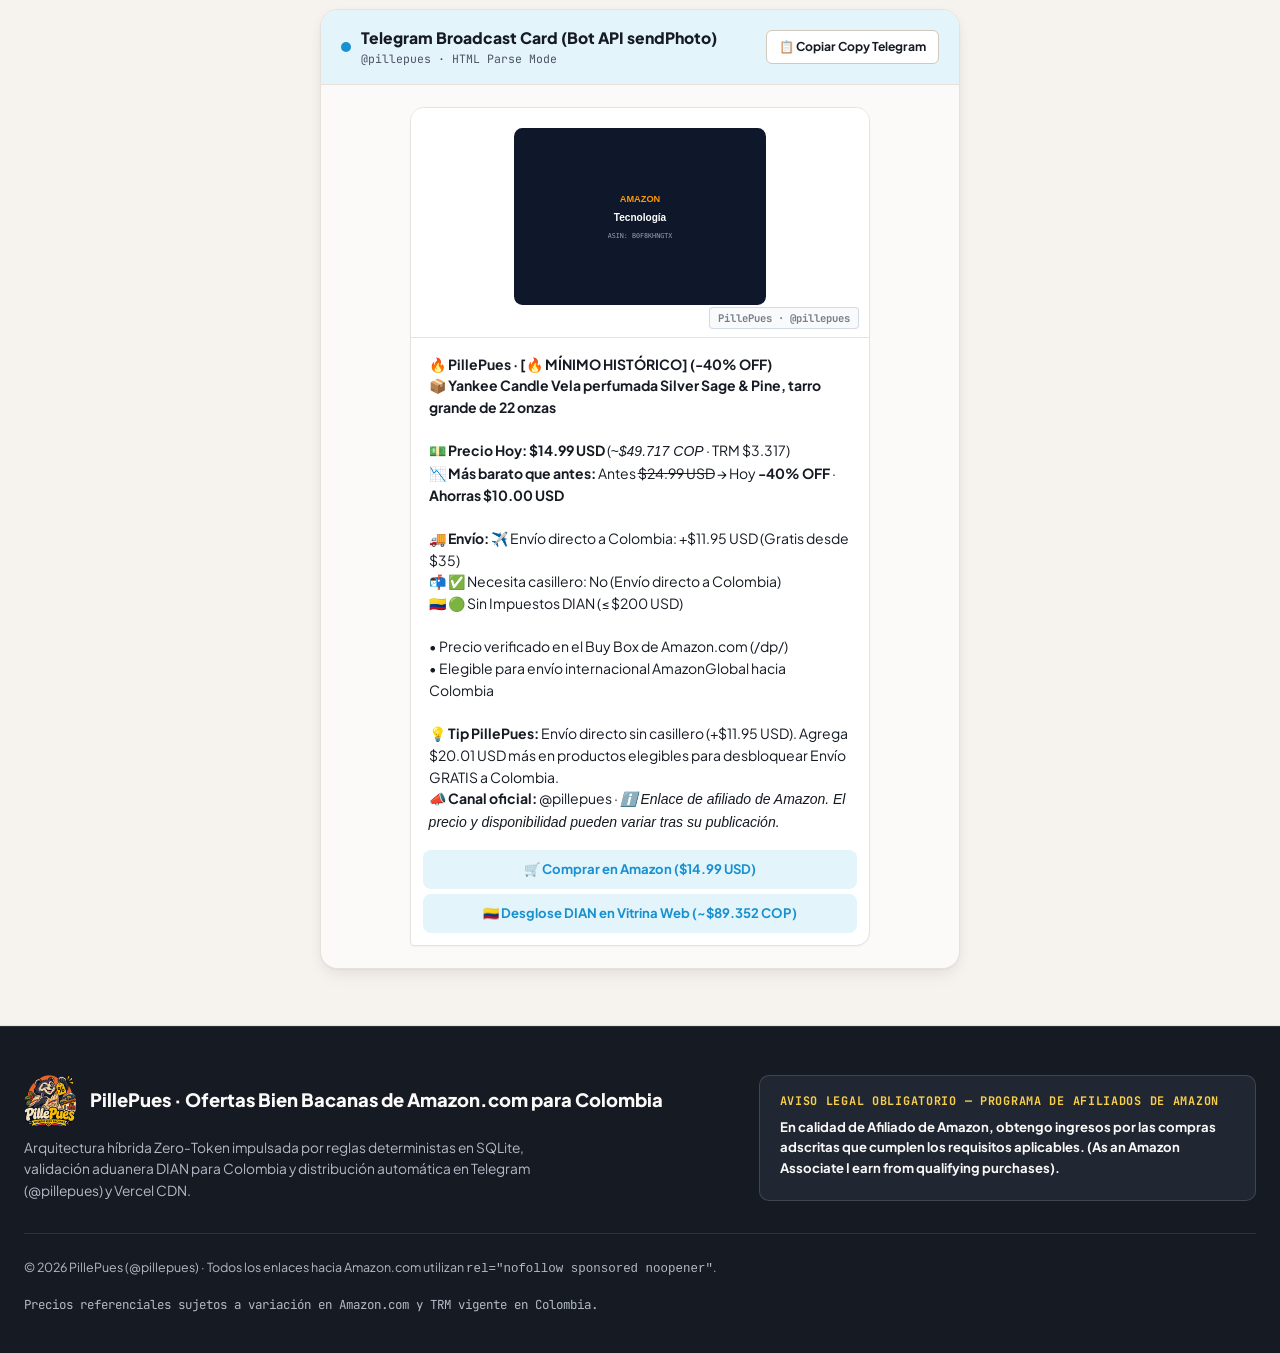
==== commit 9250bbe3: "fix(web): update Vercel URL to colombia-amazon-ofertas.vercel.app & add live health audit" ====
--- a/public/index.html
+++ b/public/index.html
@@ -10,7 +10,7 @@
   <meta property="og:description" content="Monitoreo determinista Zero-Token de mínimos históricos en Amazon.com con cálculo aduanero DIAN en pesos colombianos (COP) y envío directo a Colombia." />
   <meta property="og:type" content="website" />
   <meta property="og:locale" content="es_CO" />
-  <meta property="og:image" content="https://vitrina-colombia-ofertas.vercel.app/assets/pillepues-logo.png" />
+  <meta property="og:image" content="https://colombia-amazon-ofertas.vercel.app/assets/pillepues-logo.png" />
   <link rel="icon" type="image/png" href="./assets/pillepues-favicon.png" />
   <link rel="apple-touch-icon" href="./assets/pillepues-logo.png" />
 
